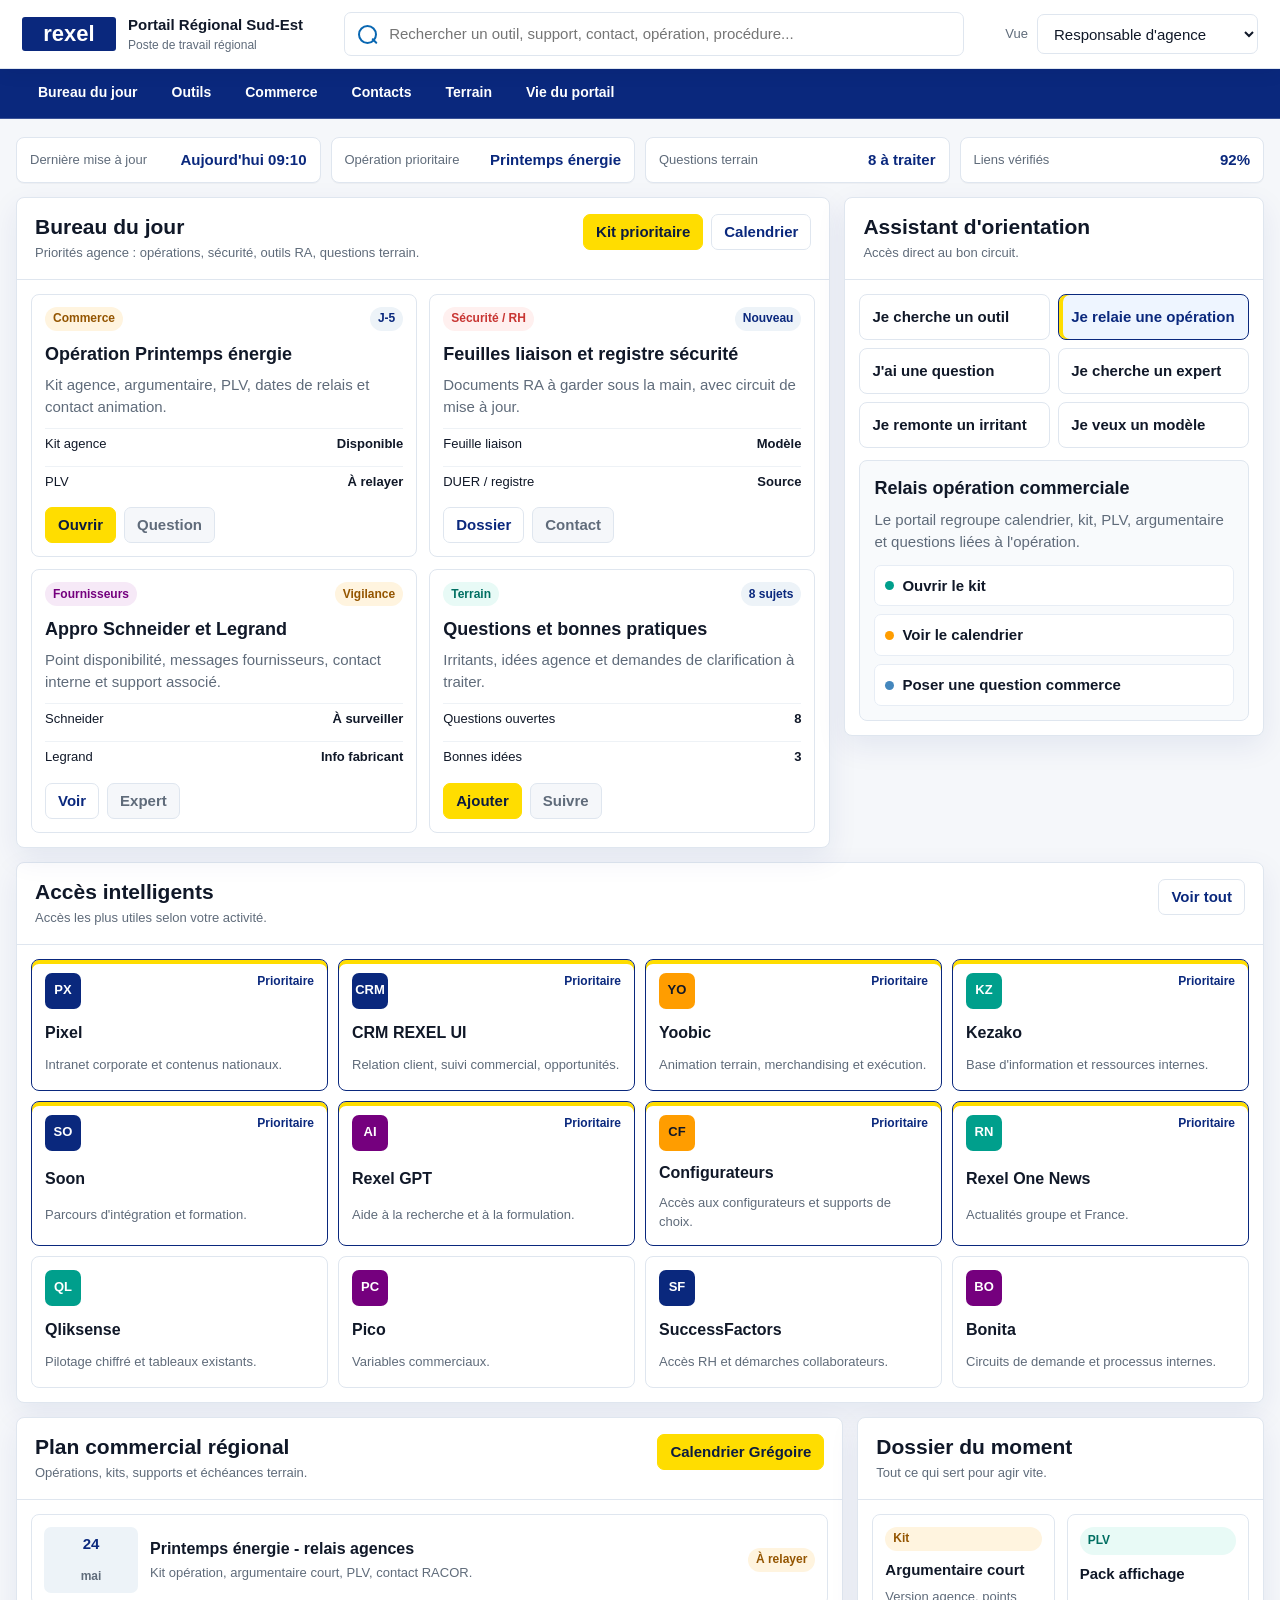
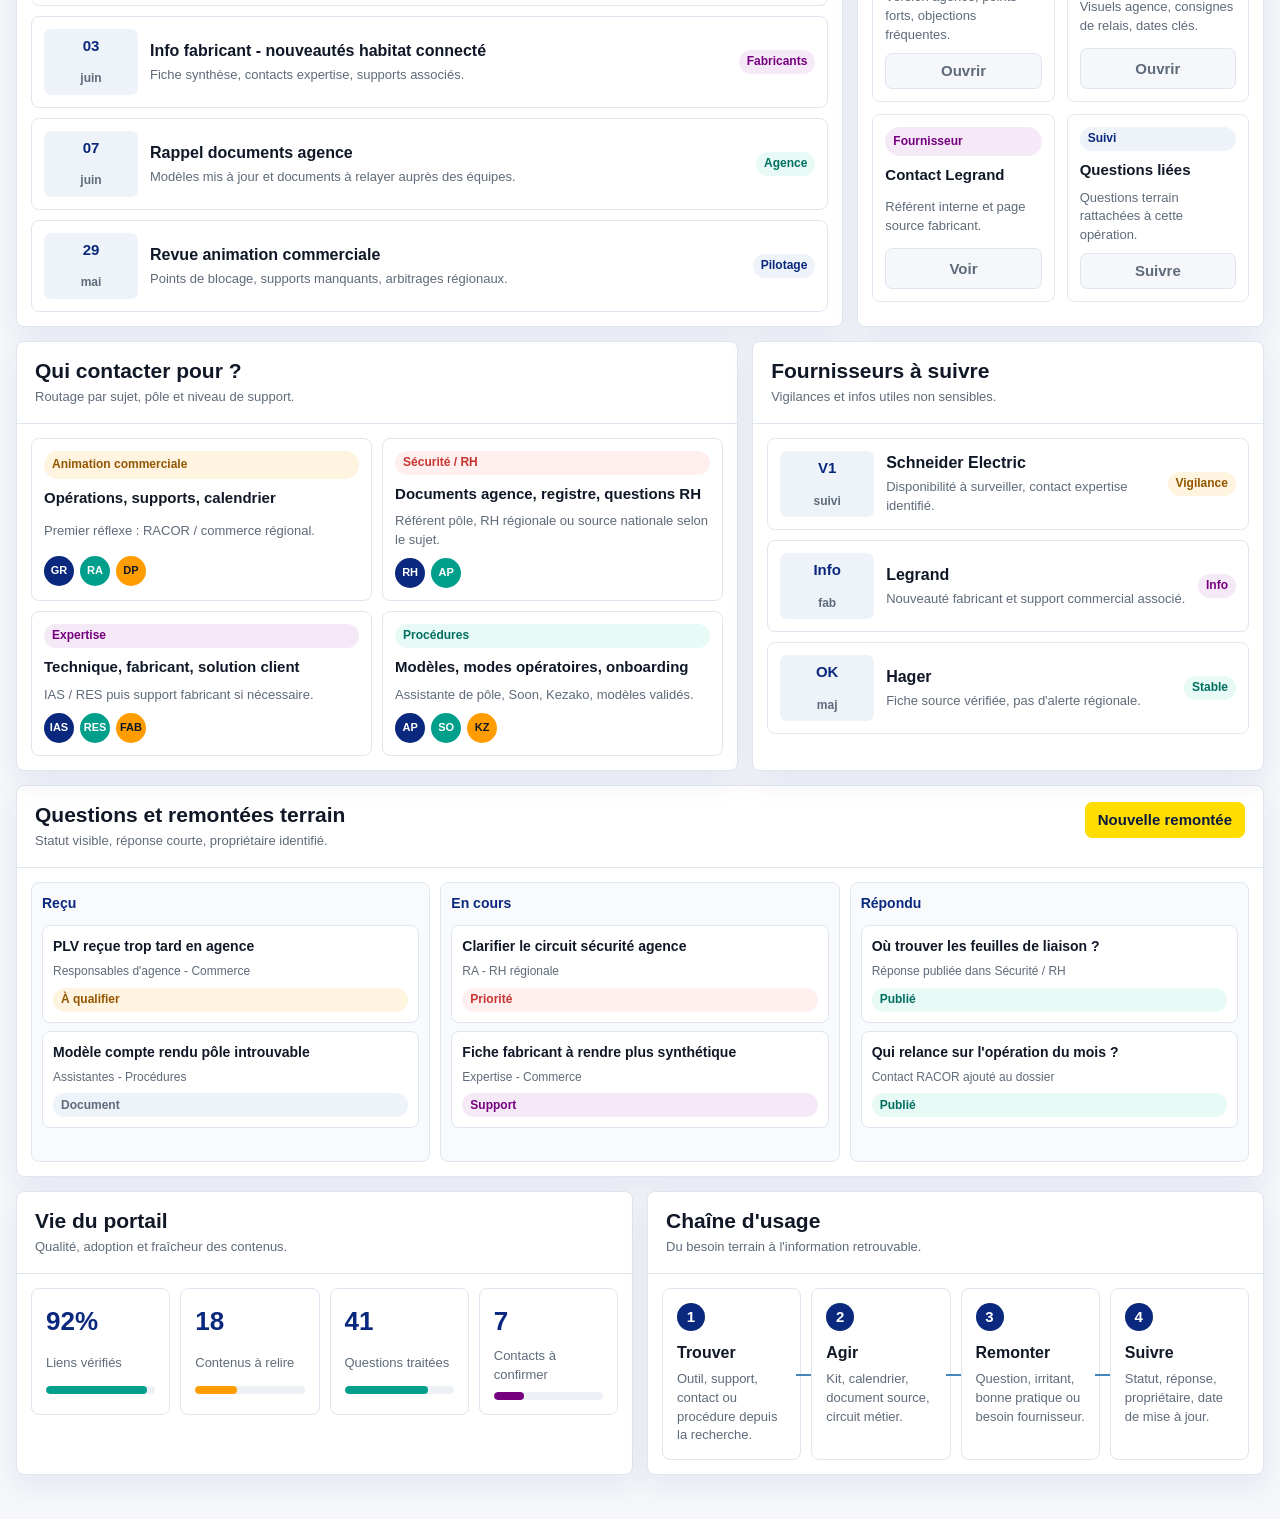
==== maquettes/drse-ideal-carte-blanche/index.html @ a123339f "Add ideal DRSE portal mockup" ====
<!doctype html>
<html lang="fr">
<head>
  <meta charset="utf-8" />
  <meta name="viewport" content="width=device-width, initial-scale=1" />
  <title>Portail Regional Sud-Est - Carte blanche</title>
  <style>
    :root {
      --rexel-blue: #0a287d;
      --rexel-blue-2: #0967b2;
      --rexel-light: #4487bd;
      --bg: #f5f7fa;
      --surface: #ffffff;
      --surface-soft: #edf3f8;
      --border: #dfe6ef;
      --text: #101828;
      --muted: #5f6b7a;
      --green: #009f8c;
      --green-soft: #e8faf6;
      --orange: #ff9d00;
      --orange-soft: #fff4df;
      --yellow: #ffdd00;
      --purple: #75007e;
      --purple-soft: #f6e9f7;
      --danger: #c83532;
      --danger-soft: #fff0ef;
      --shadow: 0 10px 30px rgba(10, 40, 125, 0.08);
      font-family: "Segoe UI", Roboto, Arial, sans-serif;
    }

    * {
      box-sizing: border-box;
    }

    html {
      scroll-behavior: smooth;
    }

    body {
      margin: 0;
      background: var(--bg);
      color: var(--text);
      font-size: 15px;
      line-height: 1.45;
    }

    button,
    input,
    select {
      font: inherit;
    }

    button {
      cursor: pointer;
    }

    .topbar {
      position: sticky;
      top: 0;
      z-index: 20;
      display: grid;
      grid-template-columns: auto minmax(280px, 620px) auto;
      gap: 18px;
      align-items: center;
      padding: 12px 22px;
      background: var(--surface);
      border-bottom: 1px solid var(--border);
      box-shadow: 0 4px 18px rgba(16, 24, 40, 0.06);
    }

    .brand {
      display: flex;
      align-items: center;
      gap: 12px;
      min-width: 260px;
    }

    .logo {
      display: inline-flex;
      align-items: center;
      justify-content: center;
      width: 94px;
      height: 34px;
      background: var(--rexel-blue);
      color: #fff;
      border-radius: 3px;
      font-size: 22px;
      font-weight: 800;
      letter-spacing: 0;
      text-transform: lowercase;
    }

    .brand-title {
      display: grid;
      gap: 1px;
    }

    .brand-title strong {
      font-size: 15px;
    }

    .brand-title span {
      color: var(--muted);
      font-size: 12px;
    }

    .search {
      position: relative;
      display: flex;
      align-items: center;
    }

    .search::before {
      content: "";
      width: 15px;
      height: 15px;
      position: absolute;
      left: 14px;
      border: 2px solid var(--rexel-blue-2);
      border-radius: 50%;
    }

    .search::after {
      content: "";
      width: 7px;
      height: 2px;
      position: absolute;
      left: 27px;
      top: 28px;
      background: var(--rexel-blue-2);
      transform: rotate(45deg);
      border-radius: 2px;
    }

    .search input {
      width: 100%;
      min-height: 44px;
      padding: 0 14px 0 44px;
      border: 1px solid var(--border);
      border-radius: 7px;
      background: #fff;
      color: var(--text);
      outline: none;
    }

    .search input:focus {
      border-color: var(--rexel-light);
      box-shadow: 0 0 0 3px rgba(68, 135, 189, 0.16);
    }

    .view-select {
      display: flex;
      justify-content: flex-end;
      align-items: center;
      gap: 9px;
      white-space: nowrap;
    }

    .view-select label {
      color: var(--muted);
      font-size: 13px;
    }

    .view-select select {
      min-height: 40px;
      border: 1px solid var(--border);
      border-radius: 7px;
      padding: 0 34px 0 12px;
      background: #fff;
      color: var(--text);
    }

    .nav {
      position: sticky;
      top: 69px;
      z-index: 19;
      display: flex;
      gap: 2px;
      overflow-x: auto;
      padding: 0 22px;
      background: var(--rexel-blue);
      border-bottom: 1px solid rgba(255, 255, 255, 0.2);
    }

    .nav a {
      color: #fff;
      text-decoration: none;
      padding: 13px 16px;
      font-weight: 650;
      font-size: 14px;
      border-bottom: 3px solid transparent;
      white-space: nowrap;
    }

    .nav a:hover,
    .nav a:focus {
      background: rgba(255, 255, 255, 0.12);
      border-bottom-color: var(--yellow);
      outline: none;
    }

    main {
      width: min(1500px, calc(100% - 32px));
      margin: 18px auto 44px;
    }

    .status-strip {
      display: grid;
      grid-template-columns: repeat(4, minmax(0, 1fr));
      gap: 10px;
      margin-bottom: 14px;
    }

    .status-pill {
      display: flex;
      justify-content: space-between;
      align-items: center;
      gap: 10px;
      padding: 11px 13px;
      border: 1px solid var(--border);
      border-radius: 8px;
      background: var(--surface);
      box-shadow: 0 1px 0 rgba(16, 24, 40, 0.03);
    }

    .status-pill span {
      color: var(--muted);
      font-size: 13px;
    }

    .status-pill strong {
      color: var(--rexel-blue);
      text-align: right;
    }

    .board {
      display: grid;
      grid-template-columns: minmax(0, 1.65fr) minmax(360px, 0.85fr);
      gap: 14px;
      align-items: start;
    }

    .panel {
      background: var(--surface);
      border: 1px solid var(--border);
      border-radius: 8px;
      box-shadow: var(--shadow);
      overflow: hidden;
    }

    .panel-head {
      display: flex;
      justify-content: space-between;
      align-items: flex-start;
      gap: 16px;
      padding: 16px 18px;
      border-bottom: 1px solid var(--border);
    }

    .panel-head h1,
    .panel-head h2 {
      margin: 0;
      font-size: 21px;
      line-height: 1.2;
    }

    .panel-head p {
      margin: 5px 0 0;
      color: var(--muted);
      font-size: 13px;
    }

    .panel-tools {
      display: flex;
      gap: 8px;
      flex-wrap: wrap;
      justify-content: flex-end;
    }

    .ghost-btn,
    .primary-btn,
    .quiet-btn {
      min-height: 36px;
      border-radius: 7px;
      border: 1px solid var(--border);
      padding: 0 12px;
      font-weight: 700;
      background: #fff;
      color: var(--rexel-blue);
    }

    .primary-btn {
      border-color: var(--yellow);
      background: var(--yellow);
      color: #0b1b40;
    }

    .quiet-btn {
      color: var(--muted);
      background: var(--bg);
    }

    .ghost-btn:hover,
    .quiet-btn:hover,
    .primary-btn:hover {
      transform: translateY(-1px);
      box-shadow: 0 6px 18px rgba(10, 40, 125, 0.12);
    }

    .priority-grid {
      display: grid;
      grid-template-columns: repeat(2, minmax(0, 1fr));
      gap: 12px;
      padding: 14px;
    }

    .priority-card,
    .tool-card,
    .timeline-item,
    .contact-card,
    .idea-card,
    .metric-card {
      border: 1px solid var(--border);
      border-radius: 8px;
      background: #fff;
      overflow: hidden;
    }

    .priority-card {
      min-height: 168px;
      display: grid;
      grid-template-rows: auto 1fr auto;
    }

    .card-top {
      display: flex;
      justify-content: space-between;
      gap: 10px;
      padding: 12px 13px 0;
    }

    .label {
      display: inline-flex;
      align-items: center;
      min-height: 24px;
      padding: 0 8px;
      border-radius: 999px;
      background: var(--surface-soft);
      color: var(--rexel-blue);
      font-size: 12px;
      font-weight: 800;
    }

    .label.green {
      background: var(--green-soft);
      color: #006f62;
    }

    .label.orange {
      background: var(--orange-soft);
      color: #945500;
    }

    .label.purple {
      background: var(--purple-soft);
      color: var(--purple);
    }

    .label.red {
      background: var(--danger-soft);
      color: var(--danger);
    }

    .card-body {
      padding: 10px 13px;
    }

    .card-body h3 {
      margin: 0 0 7px;
      font-size: 18px;
    }

    .card-body p {
      margin: 0;
      color: var(--muted);
    }

    .mini-list {
      display: grid;
      gap: 6px;
      margin: 10px 0 0;
      padding: 0;
      list-style: none;
      color: var(--text);
      font-size: 13px;
    }

    .mini-list li {
      display: flex;
      justify-content: space-between;
      gap: 12px;
      padding: 6px 0;
      border-top: 1px solid #eef2f6;
    }

    .card-actions {
      display: flex;
      gap: 8px;
      flex-wrap: wrap;
      padding: 0 13px 13px;
    }

    .assistant {
      display: grid;
      gap: 12px;
      padding: 14px;
    }

    .route-tabs {
      display: grid;
      grid-template-columns: repeat(2, minmax(0, 1fr));
      gap: 8px;
    }

    .route-tab {
      min-height: 46px;
      border: 1px solid var(--border);
      border-radius: 8px;
      background: #fff;
      color: var(--text);
      font-weight: 750;
      text-align: left;
      padding: 0 12px;
    }

    .route-tab[aria-pressed="true"] {
      border-color: var(--rexel-blue);
      background: #eef5ff;
      color: var(--rexel-blue);
      box-shadow: inset 4px 0 0 var(--yellow);
    }

    .route-output {
      min-height: 210px;
      padding: 14px;
      border-radius: 8px;
      background: #f8fafc;
      border: 1px solid var(--border);
    }

    .route-output h3 {
      margin: 0 0 8px;
      font-size: 18px;
    }

    .route-output p {
      margin: 0 0 12px;
      color: var(--muted);
    }

    .next-actions {
      display: grid;
      gap: 8px;
      margin: 0;
      padding: 0;
      list-style: none;
    }

    .next-actions li {
      display: flex;
      align-items: center;
      gap: 8px;
      padding: 9px 10px;
      border-radius: 7px;
      background: #fff;
      border: 1px solid #e7edf5;
      font-weight: 650;
    }

    .dot {
      width: 9px;
      height: 9px;
      border-radius: 50%;
      background: var(--green);
      flex: 0 0 auto;
    }

    .dot.orange {
      background: var(--orange);
    }

    .dot.blue {
      background: var(--rexel-light);
    }

    .section {
      margin-top: 14px;
    }

    .section-grid {
      display: grid;
      grid-template-columns: repeat(12, minmax(0, 1fr));
      gap: 14px;
      align-items: stretch;
    }

    .col-8 {
      grid-column: span 8;
    }

    .col-7 {
      grid-column: span 7;
    }

    .col-6 {
      grid-column: span 6;
    }

    .col-5 {
      grid-column: span 5;
    }

    .col-4 {
      grid-column: span 4;
    }

    .tools-grid {
      display: grid;
      grid-template-columns: repeat(4, minmax(0, 1fr));
      gap: 10px;
      padding: 14px;
    }

    .tool-card {
      display: grid;
      gap: 10px;
      min-height: 132px;
      padding: 13px;
      transition: transform 0.16s ease, border-color 0.16s ease, box-shadow 0.16s ease;
    }

    .tool-card:hover {
      transform: translateY(-2px);
      border-color: var(--rexel-light);
      box-shadow: 0 12px 20px rgba(10, 40, 125, 0.1);
    }

    .tool-card.is-recommended {
      border-color: var(--rexel-blue);
      box-shadow: inset 0 4px 0 var(--yellow);
    }

    .tool-top {
      display: flex;
      justify-content: space-between;
      gap: 8px;
      align-items: flex-start;
    }

    .tool-icon {
      display: inline-flex;
      align-items: center;
      justify-content: center;
      width: 36px;
      height: 36px;
      border-radius: 7px;
      color: #fff;
      background: var(--rexel-blue);
      font-size: 13px;
      font-weight: 900;
    }

    .tool-icon.green {
      background: var(--green);
    }

    .tool-icon.orange {
      background: var(--orange);
      color: #111827;
    }

    .tool-icon.purple {
      background: var(--purple);
    }

    .tool-card h3 {
      margin: 0;
      font-size: 16px;
    }

    .tool-card p {
      margin: 0;
      color: var(--muted);
      font-size: 13px;
    }

    .recommendation {
      display: none;
      color: var(--rexel-blue);
      font-size: 12px;
      font-weight: 800;
    }

    .tool-card.is-recommended .recommendation {
      display: inline;
    }

    .split-body {
      display: grid;
      grid-template-columns: 1fr 1fr;
      gap: 12px;
      padding: 14px;
    }

    .timeline {
      display: grid;
      gap: 10px;
      padding: 14px;
    }

    .timeline-item {
      display: grid;
      grid-template-columns: 94px 1fr auto;
      gap: 12px;
      align-items: center;
      padding: 12px;
    }

    .datebox {
      display: grid;
      place-items: center;
      min-height: 66px;
      border-radius: 7px;
      background: var(--surface-soft);
      color: var(--rexel-blue);
      font-weight: 900;
      text-align: center;
    }

    .datebox span {
      display: block;
      color: var(--muted);
      font-size: 12px;
      font-weight: 700;
    }

    .timeline-item h3 {
      margin: 0 0 4px;
      font-size: 16px;
    }

    .timeline-item p {
      margin: 0;
      color: var(--muted);
      font-size: 13px;
    }

    .contacts-grid {
      display: grid;
      grid-template-columns: repeat(2, minmax(0, 1fr));
      gap: 10px;
      padding: 14px;
    }

    .contact-card {
      padding: 12px;
      display: grid;
      gap: 8px;
    }

    .contact-card h3 {
      margin: 0;
      font-size: 15px;
    }

    .contact-card p {
      margin: 0;
      color: var(--muted);
      font-size: 13px;
    }

    .people {
      display: flex;
      gap: 6px;
      align-items: center;
      flex-wrap: wrap;
    }

    .avatar {
      width: 30px;
      height: 30px;
      border-radius: 50%;
      display: inline-flex;
      align-items: center;
      justify-content: center;
      background: var(--rexel-blue);
      color: #fff;
      font-size: 11px;
      font-weight: 900;
    }

    .avatar.alt {
      background: var(--green);
    }

    .avatar.warn {
      background: var(--orange);
      color: #111827;
    }

    .idea-board {
      display: grid;
      grid-template-columns: repeat(3, minmax(0, 1fr));
      gap: 10px;
      padding: 14px;
    }

    .idea-column {
      display: grid;
      gap: 8px;
      align-content: start;
      min-height: 280px;
      padding: 10px;
      border-radius: 8px;
      background: #f8fafc;
      border: 1px solid var(--border);
    }

    .idea-column h3 {
      margin: 0 0 4px;
      font-size: 14px;
      color: var(--rexel-blue);
    }

    .idea-card {
      padding: 10px;
      display: grid;
      gap: 7px;
      background: #fff;
    }

    .idea-card strong {
      font-size: 14px;
    }

    .idea-card span {
      color: var(--muted);
      font-size: 12px;
    }

    .metrics-grid {
      display: grid;
      grid-template-columns: repeat(4, minmax(0, 1fr));
      gap: 10px;
      padding: 14px;
    }

    .metric-card {
      padding: 14px;
      min-height: 118px;
      display: grid;
      gap: 7px;
    }

    .metric-card strong {
      font-size: 26px;
      color: var(--rexel-blue);
    }

    .metric-card span {
      color: var(--muted);
      font-size: 13px;
    }

    .meter {
      height: 8px;
      border-radius: 999px;
      background: #edf1f5;
      overflow: hidden;
    }

    .meter i {
      display: block;
      height: 100%;
      background: var(--green);
      border-radius: inherit;
    }

    .process-row {
      display: grid;
      grid-template-columns: repeat(4, minmax(0, 1fr));
      gap: 10px;
      padding: 14px;
    }

    .process-step {
      padding: 14px;
      border-radius: 8px;
      border: 1px solid var(--border);
      background: #fff;
      min-height: 118px;
      position: relative;
    }

    .process-step::after {
      content: "";
      position: absolute;
      top: 50%;
      right: -18px;
      width: 22px;
      height: 2px;
      background: var(--rexel-light);
    }

    .process-step:last-child::after {
      display: none;
    }

    .process-step span {
      display: inline-flex;
      align-items: center;
      justify-content: center;
      width: 28px;
      height: 28px;
      border-radius: 50%;
      background: var(--rexel-blue);
      color: #fff;
      font-weight: 900;
      margin-bottom: 10px;
    }

    .process-step h3 {
      margin: 0 0 6px;
      font-size: 16px;
    }

    .process-step p {
      margin: 0;
      color: var(--muted);
      font-size: 13px;
    }

    .toast {
      position: fixed;
      right: 20px;
      bottom: 20px;
      z-index: 40;
      max-width: 360px;
      padding: 13px 15px;
      border-radius: 8px;
      background: #101828;
      color: #fff;
      box-shadow: 0 12px 30px rgba(16, 24, 40, 0.25);
      opacity: 0;
      transform: translateY(10px);
      pointer-events: none;
      transition: opacity 0.18s ease, transform 0.18s ease;
    }

    .toast.show {
      opacity: 1;
      transform: translateY(0);
    }

    .hidden {
      display: none !important;
    }

    @media (max-width: 1180px) {
      .topbar {
        grid-template-columns: 1fr;
        gap: 10px;
      }

      .view-select {
        justify-content: flex-start;
      }

      .nav {
        top: 168px;
      }

      .board,
      .section-grid {
        grid-template-columns: 1fr;
      }

      .col-4,
      .col-5,
      .col-6,
      .col-7,
      .col-8 {
        grid-column: auto;
      }

      .tools-grid {
        grid-template-columns: repeat(3, minmax(0, 1fr));
      }
    }

    @media (max-width: 760px) {
      main {
        width: min(100% - 20px, 1500px);
      }

      .nav {
        top: 183px;
      }

      .status-strip,
      .priority-grid,
      .tools-grid,
      .split-body,
      .contacts-grid,
      .idea-board,
      .metrics-grid,
      .process-row {
        grid-template-columns: 1fr;
      }

      .timeline-item {
        grid-template-columns: 1fr;
      }

      .process-step::after {
        display: none;
      }

      .panel-head {
        display: grid;
      }

      .panel-tools {
        justify-content: flex-start;
      }
    }
  </style>
</head>
<body>
  <header class="topbar">
    <div class="brand">
      <div class="logo">rexel</div>
      <div class="brand-title">
        <strong>Portail Régional Sud-Est</strong>
        <span>Poste de travail régional</span>
      </div>
    </div>

    <label class="search" aria-label="Recherche globale">
      <input id="globalSearch" type="search" placeholder="Rechercher un outil, support, contact, opération, procédure..." />
    </label>

    <div class="view-select">
      <label for="roleSelect">Vue</label>
      <select id="roleSelect">
        <option value="ra">Responsable d'agence</option>
        <option value="commerce">Commerce / RACOR</option>
        <option value="direction">Direction / COPIL DP</option>
        <option value="assistante">Assistante de pôle</option>
        <option value="expertise">Expertise / IAS</option>
      </select>
    </div>
  </header>

  <nav class="nav" aria-label="Navigation principale">
    <a href="#bureau">Bureau du jour</a>
    <a href="#outils">Outils</a>
    <a href="#commerce">Commerce</a>
    <a href="#contacts">Contacts</a>
    <a href="#terrain">Terrain</a>
    <a href="#pilotage">Vie du portail</a>
  </nav>

  <main>
    <div class="status-strip">
      <div class="status-pill searchable">
        <span>Dernière mise à jour</span>
        <strong>Aujourd'hui 09:10</strong>
      </div>
      <div class="status-pill searchable">
        <span>Opération prioritaire</span>
        <strong>Printemps énergie</strong>
      </div>
      <div class="status-pill searchable">
        <span>Questions terrain</span>
        <strong>8 à traiter</strong>
      </div>
      <div class="status-pill searchable">
        <span>Liens vérifiés</span>
        <strong>92%</strong>
      </div>
    </div>

    <section id="bureau" class="board">
      <div class="panel">
        <div class="panel-head">
          <div>
            <h1>Bureau du jour</h1>
            <p id="roleSummary">Priorités agence, supports utiles et points à suivre.</p>
          </div>
          <div class="panel-tools">
            <button class="primary-btn" data-toast="Ouverture du kit prioritaire.">Kit prioritaire</button>
            <button class="ghost-btn" data-toast="Ouverture du calendrier opérations.">Calendrier</button>
          </div>
        </div>

        <div class="priority-grid" id="priorityGrid">
          <article class="priority-card searchable" data-audience="ra commerce direction">
            <div class="card-top">
              <span class="label orange">Commerce</span>
              <span class="label">J-5</span>
            </div>
            <div class="card-body">
              <h3>Opération Printemps énergie</h3>
              <p>Kit agence, argumentaire, PLV, dates de relais et contact animation.</p>
              <ul class="mini-list">
                <li><span>Kit agence</span><strong>Disponible</strong></li>
                <li><span>PLV</span><strong>À relayer</strong></li>
              </ul>
            </div>
            <div class="card-actions">
              <button class="primary-btn" data-toast="Kit opération ouvert.">Ouvrir</button>
              <button class="quiet-btn" data-toast="Question commerce créée en brouillon.">Question</button>
            </div>
          </article>

          <article class="priority-card searchable" data-audience="ra assistante direction">
            <div class="card-top">
              <span class="label red">Sécurité / RH</span>
              <span class="label">Nouveau</span>
            </div>
            <div class="card-body">
              <h3>Feuilles liaison et registre sécurité</h3>
              <p>Documents RA à garder sous la main, avec circuit de mise à jour.</p>
              <ul class="mini-list">
                <li><span>Feuille liaison</span><strong>Modèle</strong></li>
                <li><span>DUER / registre</span><strong>Source</strong></li>
              </ul>
            </div>
            <div class="card-actions">
              <button class="ghost-btn" data-toast="Dossier sécurité ouvert.">Dossier</button>
              <button class="quiet-btn" data-toast="Contact RH régional affiché.">Contact</button>
            </div>
          </article>

          <article class="priority-card searchable" data-audience="ra expertise commerce direction">
            <div class="card-top">
              <span class="label purple">Fournisseurs</span>
              <span class="label orange">Vigilance</span>
            </div>
            <div class="card-body">
              <h3>Appro Schneider et Legrand</h3>
              <p>Point disponibilité, messages fournisseurs, contact interne et support associé.</p>
              <ul class="mini-list">
                <li><span>Schneider</span><strong>À surveiller</strong></li>
                <li><span>Legrand</span><strong>Info fabricant</strong></li>
              </ul>
            </div>
            <div class="card-actions">
              <button class="ghost-btn" data-toast="Fiche vigilance fournisseur ouverte.">Voir</button>
              <button class="quiet-btn" data-toast="Contact expertise prioritaire affiché.">Expert</button>
            </div>
          </article>

          <article class="priority-card searchable" data-audience="ra commerce assistante direction">
            <div class="card-top">
              <span class="label green">Terrain</span>
              <span class="label">8 sujets</span>
            </div>
            <div class="card-body">
              <h3>Questions et bonnes pratiques</h3>
              <p>Irritants, idées agence et demandes de clarification à traiter.</p>
              <ul class="mini-list">
                <li><span>Questions ouvertes</span><strong>8</strong></li>
                <li><span>Bonnes idées</span><strong>3</strong></li>
              </ul>
            </div>
            <div class="card-actions">
              <button class="primary-btn" data-toast="Nouvelle remontée ouverte.">Ajouter</button>
              <button class="quiet-btn" data-toast="Tableau terrain ouvert.">Suivre</button>
            </div>
          </article>
        </div>
      </div>

      <aside class="panel">
        <div class="panel-head">
          <div>
            <h2>Assistant d'orientation</h2>
            <p>Accès direct au bon circuit.</p>
          </div>
        </div>
        <div class="assistant">
          <div class="route-tabs" role="group" aria-label="Choisir un besoin">
            <button class="route-tab" data-route="outil" aria-pressed="true">Je cherche un outil</button>
            <button class="route-tab" data-route="commerce" aria-pressed="false">Je relaie une opération</button>
            <button class="route-tab" data-route="support" aria-pressed="false">J'ai une question</button>
            <button class="route-tab" data-route="expert" aria-pressed="false">Je cherche un expert</button>
            <button class="route-tab" data-route="terrain" aria-pressed="false">Je remonte un irritant</button>
            <button class="route-tab" data-route="docs" aria-pressed="false">Je veux un modèle</button>
          </div>
          <div class="route-output" id="routeOutput"></div>
        </div>
      </aside>
    </section>

    <section id="outils" class="section panel">
      <div class="panel-head">
        <div>
          <h2>Accès intelligents</h2>
          <p>Accès les plus utiles selon votre activité.</p>
        </div>
        <div class="panel-tools">
            <button class="ghost-btn" data-toast="Tous les outils restent accessibles.">Voir tout</button>
        </div>
      </div>
      <div class="tools-grid" id="toolsGrid">
        <article class="tool-card searchable" data-audience="all ra assistante direction" data-tool="pixel">
          <div class="tool-top"><span class="tool-icon">PX</span><span class="recommendation">Prioritaire</span></div>
          <h3>Pixel</h3>
          <p>Intranet corporate et contenus nationaux.</p>
        </article>
        <article class="tool-card searchable" data-audience="direction commerce" data-tool="qlik">
          <div class="tool-top"><span class="tool-icon green">QL</span><span class="recommendation">Prioritaire</span></div>
          <h3>Qliksense</h3>
          <p>Pilotage chiffré et tableaux existants.</p>
        </article>
        <article class="tool-card searchable" data-audience="ra commerce expertise all" data-tool="crm">
          <div class="tool-top"><span class="tool-icon">CRM</span><span class="recommendation">Prioritaire</span></div>
          <h3>CRM REXEL UI</h3>
          <p>Relation client, suivi commercial, opportunités.</p>
        </article>
        <article class="tool-card searchable" data-audience="ra commerce" data-tool="yoobic">
          <div class="tool-top"><span class="tool-icon orange">YO</span><span class="recommendation">Prioritaire</span></div>
          <h3>Yoobic</h3>
          <p>Animation terrain, merchandising et exécution.</p>
        </article>
        <article class="tool-card searchable" data-audience="commerce" data-tool="pico">
          <div class="tool-top"><span class="tool-icon purple">PC</span><span class="recommendation">Prioritaire</span></div>
          <h3>Pico</h3>
          <p>Variables commerciaux.</p>
        </article>
        <article class="tool-card searchable" data-audience="all ra assistante" data-tool="kezako">
          <div class="tool-top"><span class="tool-icon green">KZ</span><span class="recommendation">Prioritaire</span></div>
          <h3>Kezako</h3>
          <p>Base d'information et ressources internes.</p>
        </article>
        <article class="tool-card searchable" data-audience="assistante ra" data-tool="soon">
          <div class="tool-top"><span class="tool-icon">SO</span><span class="recommendation">Prioritaire</span></div>
          <h3>Soon</h3>
          <p>Parcours d'intégration et formation.</p>
        </article>
        <article class="tool-card searchable" data-audience="all expertise ra" data-tool="gpt">
          <div class="tool-top"><span class="tool-icon purple">AI</span><span class="recommendation">Prioritaire</span></div>
          <h3>Rexel GPT</h3>
          <p>Aide à la recherche et à la formulation.</p>
        </article>
        <article class="tool-card searchable" data-audience="expertise commerce ra" data-tool="config">
          <div class="tool-top"><span class="tool-icon orange">CF</span><span class="recommendation">Prioritaire</span></div>
          <h3>Configurateurs</h3>
          <p>Accès aux configurateurs et supports de choix.</p>
        </article>
        <article class="tool-card searchable" data-audience="assistante direction" data-tool="success">
          <div class="tool-top"><span class="tool-icon">SF</span><span class="recommendation">Prioritaire</span></div>
          <h3>SuccessFactors</h3>
          <p>Accès RH et démarches collaborateurs.</p>
        </article>
        <article class="tool-card searchable" data-audience="all ra commerce direction" data-tool="news">
          <div class="tool-top"><span class="tool-icon green">RN</span><span class="recommendation">Prioritaire</span></div>
          <h3>Rexel One News</h3>
          <p>Actualités groupe et France.</p>
        </article>
        <article class="tool-card searchable" data-audience="assistante commerce" data-tool="bonita">
          <div class="tool-top"><span class="tool-icon purple">BO</span><span class="recommendation">Prioritaire</span></div>
          <h3>Bonita</h3>
          <p>Circuits de demande et processus internes.</p>
        </article>
      </div>
    </section>

    <div class="section section-grid">
      <section id="commerce" class="panel col-8">
        <div class="panel-head">
          <div>
            <h2>Plan commercial régional</h2>
            <p>Opérations, kits, supports et échéances terrain.</p>
          </div>
          <div class="panel-tools">
            <button class="primary-btn" data-toast="Calendrier Grégoire ouvert.">Calendrier Grégoire</button>
          </div>
        </div>
        <div class="timeline">
          <article class="timeline-item searchable" data-audience="ra commerce direction">
            <div class="datebox">24<span>mai</span></div>
            <div>
              <h3>Printemps énergie - relais agences</h3>
              <p>Kit opération, argumentaire court, PLV, contact RACOR.</p>
            </div>
            <span class="label orange">À relayer</span>
          </article>
          <article class="timeline-item searchable" data-audience="commerce direction">
            <div class="datebox">29<span>mai</span></div>
            <div>
              <h3>Revue animation commerciale</h3>
              <p>Points de blocage, supports manquants, arbitrages régionaux.</p>
            </div>
            <span class="label">Pilotage</span>
          </article>
          <article class="timeline-item searchable" data-audience="ra expertise commerce">
            <div class="datebox">03<span>juin</span></div>
            <div>
              <h3>Info fabricant - nouveautés habitat connecté</h3>
              <p>Fiche synthèse, contacts expertise, supports associés.</p>
            </div>
            <span class="label purple">Fabricants</span>
          </article>
          <article class="timeline-item searchable" data-audience="ra assistante">
            <div class="datebox">07<span>juin</span></div>
            <div>
              <h3>Rappel documents agence</h3>
              <p>Modèles mis à jour et documents à relayer auprès des équipes.</p>
            </div>
            <span class="label green">Agence</span>
          </article>
        </div>
      </section>

      <section class="panel col-4">
        <div class="panel-head">
          <div>
            <h2>Dossier du moment</h2>
            <p>Tout ce qui sert pour agir vite.</p>
          </div>
        </div>
        <div class="split-body">
          <article class="contact-card searchable">
            <span class="label orange">Kit</span>
            <h3>Argumentaire court</h3>
            <p>Version agence, points forts, objections fréquentes.</p>
            <button class="quiet-btn" data-toast="Argumentaire ouvert.">Ouvrir</button>
          </article>
          <article class="contact-card searchable">
            <span class="label green">PLV</span>
            <h3>Pack affichage</h3>
            <p>Visuels agence, consignes de relais, dates clés.</p>
            <button class="quiet-btn" data-toast="Pack PLV ouvert.">Ouvrir</button>
          </article>
          <article class="contact-card searchable">
            <span class="label purple">Fournisseur</span>
            <h3>Contact Legrand</h3>
            <p>Référent interne et page source fabricant.</p>
            <button class="quiet-btn" data-toast="Contact fournisseur affiché.">Voir</button>
          </article>
          <article class="contact-card searchable">
            <span class="label">Suivi</span>
            <h3>Questions liées</h3>
            <p>Questions terrain rattachées à cette opération.</p>
            <button class="quiet-btn" data-toast="Questions liées ouvertes.">Suivre</button>
          </article>
        </div>
      </section>
    </div>

    <div class="section section-grid">
      <section id="contacts" class="panel col-7">
        <div class="panel-head">
          <div>
            <h2>Qui contacter pour ?</h2>
            <p>Routage par sujet, pôle et niveau de support.</p>
          </div>
        </div>
        <div class="contacts-grid">
          <article class="contact-card searchable" data-audience="ra commerce">
            <span class="label orange">Animation commerciale</span>
            <h3>Opérations, supports, calendrier</h3>
            <p>Premier réflexe : RACOR / commerce régional.</p>
            <div class="people"><span class="avatar">GR</span><span class="avatar alt">RA</span><span class="avatar warn">DP</span></div>
          </article>
          <article class="contact-card searchable" data-audience="ra assistante direction">
            <span class="label red">Sécurité / RH</span>
            <h3>Documents agence, registre, questions RH</h3>
            <p>Référent pôle, RH régionale ou source nationale selon le sujet.</p>
            <div class="people"><span class="avatar">RH</span><span class="avatar alt">AP</span></div>
          </article>
          <article class="contact-card searchable" data-audience="expertise ra commerce">
            <span class="label purple">Expertise</span>
            <h3>Technique, fabricant, solution client</h3>
            <p>IAS / RES puis support fabricant si nécessaire.</p>
            <div class="people"><span class="avatar">IAS</span><span class="avatar alt">RES</span><span class="avatar warn">FAB</span></div>
          </article>
          <article class="contact-card searchable" data-audience="assistante ra">
            <span class="label green">Procédures</span>
            <h3>Modèles, modes opératoires, onboarding</h3>
            <p>Assistante de pôle, Soon, Kezako, modèles validés.</p>
            <div class="people"><span class="avatar">AP</span><span class="avatar alt">SO</span><span class="avatar warn">KZ</span></div>
          </article>
        </div>
      </section>

      <section class="panel col-5">
        <div class="panel-head">
          <div>
            <h2>Fournisseurs à suivre</h2>
            <p>Vigilances et infos utiles non sensibles.</p>
          </div>
        </div>
        <div class="timeline">
          <article class="timeline-item searchable" data-audience="expertise direction ra">
            <div class="datebox">V1<span>suivi</span></div>
            <div>
              <h3>Schneider Electric</h3>
              <p>Disponibilité à surveiller, contact expertise identifié.</p>
            </div>
            <span class="label orange">Vigilance</span>
          </article>
          <article class="timeline-item searchable" data-audience="expertise commerce ra">
            <div class="datebox">Info<span>fab</span></div>
            <div>
              <h3>Legrand</h3>
              <p>Nouveauté fabricant et support commercial associé.</p>
            </div>
            <span class="label purple">Info</span>
          </article>
          <article class="timeline-item searchable" data-audience="commerce expertise">
            <div class="datebox">OK<span>maj</span></div>
            <div>
              <h3>Hager</h3>
              <p>Fiche source vérifiée, pas d'alerte régionale.</p>
            </div>
            <span class="label green">Stable</span>
          </article>
        </div>
      </section>
    </div>

    <section id="terrain" class="section panel">
      <div class="panel-head">
        <div>
          <h2>Questions et remontées terrain</h2>
          <p>Statut visible, réponse courte, propriétaire identifié.</p>
        </div>
        <div class="panel-tools">
          <button class="primary-btn" data-toast="Nouvelle remontée terrain ouverte.">Nouvelle remontée</button>
        </div>
      </div>
      <div class="idea-board">
        <div class="idea-column">
          <h3>Reçu</h3>
          <article class="idea-card searchable" data-audience="ra commerce">
            <strong>PLV reçue trop tard en agence</strong>
            <span>Responsables d'agence - Commerce</span>
            <span class="label orange">À qualifier</span>
          </article>
          <article class="idea-card searchable" data-audience="assistante ra">
            <strong>Modèle compte rendu pôle introuvable</strong>
            <span>Assistantes - Procédures</span>
            <span class="label">Document</span>
          </article>
        </div>
        <div class="idea-column">
          <h3>En cours</h3>
          <article class="idea-card searchable" data-audience="ra direction">
            <strong>Clarifier le circuit sécurité agence</strong>
            <span>RA - RH régionale</span>
            <span class="label red">Priorité</span>
          </article>
          <article class="idea-card searchable" data-audience="expertise commerce">
            <strong>Fiche fabricant à rendre plus synthétique</strong>
            <span>Expertise - Commerce</span>
            <span class="label purple">Support</span>
          </article>
        </div>
        <div class="idea-column">
          <h3>Répondu</h3>
          <article class="idea-card searchable" data-audience="ra assistante">
            <strong>Où trouver les feuilles de liaison ?</strong>
            <span>Réponse publiée dans Sécurité / RH</span>
            <span class="label green">Publié</span>
          </article>
          <article class="idea-card searchable" data-audience="commerce ra">
            <strong>Qui relance sur l'opération du mois ?</strong>
            <span>Contact RACOR ajouté au dossier</span>
            <span class="label green">Publié</span>
          </article>
        </div>
      </div>
    </section>

    <div class="section section-grid">
      <section id="pilotage" class="panel col-6">
        <div class="panel-head">
          <div>
            <h2>Vie du portail</h2>
            <p>Qualité, adoption et fraîcheur des contenus.</p>
          </div>
        </div>
        <div class="metrics-grid">
          <article class="metric-card searchable">
            <strong>92%</strong>
            <span>Liens vérifiés</span>
            <div class="meter"><i style="width: 92%"></i></div>
          </article>
          <article class="metric-card searchable">
            <strong>18</strong>
            <span>Contenus à relire</span>
            <div class="meter"><i style="width: 38%; background: var(--orange)"></i></div>
          </article>
          <article class="metric-card searchable">
            <strong>41</strong>
            <span>Questions traitées</span>
            <div class="meter"><i style="width: 76%"></i></div>
          </article>
          <article class="metric-card searchable">
            <strong>7</strong>
            <span>Contacts à confirmer</span>
            <div class="meter"><i style="width: 28%; background: var(--purple)"></i></div>
          </article>
        </div>
      </section>

      <section class="panel col-6">
        <div class="panel-head">
          <div>
            <h2>Chaîne d'usage</h2>
            <p>Du besoin terrain à l'information retrouvable.</p>
          </div>
        </div>
        <div class="process-row">
          <article class="process-step searchable">
            <span>1</span>
            <h3>Trouver</h3>
            <p>Outil, support, contact ou procédure depuis la recherche.</p>
          </article>
          <article class="process-step searchable">
            <span>2</span>
            <h3>Agir</h3>
            <p>Kit, calendrier, document source, circuit métier.</p>
          </article>
          <article class="process-step searchable">
            <span>3</span>
            <h3>Remonter</h3>
            <p>Question, irritant, bonne pratique ou besoin fournisseur.</p>
          </article>
          <article class="process-step searchable">
            <span>4</span>
            <h3>Suivre</h3>
            <p>Statut, réponse, propriétaire, date de mise à jour.</p>
          </article>
        </div>
      </section>
    </div>
  </main>

  <div class="toast" id="toast" role="status" aria-live="polite"></div>

  <script>
    const roleData = {
      ra: {
        summary: "Priorités agence : opérations, sécurité, outils RA, questions terrain.",
        audiences: ["ra", "all"],
        route: "commerce"
      },
      commerce: {
        summary: "Priorités commerce : calendrier, kits, Yoobic, CRM, Pico et remontées.",
        audiences: ["commerce", "all"],
        route: "commerce"
      },
      direction: {
        summary: "Priorités direction : opérations régionales, vigilances, synthèse terrain.",
        audiences: ["direction", "all"],
        route: "terrain"
      },
      assistante: {
        summary: "Priorités assistante : modèles, procédures, Soon, contacts et relais pôle.",
        audiences: ["assistante", "all"],
        route: "docs"
      },
      expertise: {
        summary: "Priorités expertise : fournisseurs, infos fabricants, contacts et supports techniques.",
        audiences: ["expertise", "all"],
        route: "expert"
      }
    };

    const routeData = {
      outil: {
        title: "Accès outil",
        text: "La recherche te propose l'outil source, son usage et le contact si l'accès bloque.",
        actions: ["Ouvrir la fiche outil", "Voir les alternatives", "Signaler un lien cassé"]
      },
      commerce: {
        title: "Relais opération commerciale",
        text: "Le portail regroupe calendrier, kit, PLV, argumentaire et questions liées à l'opération.",
        actions: ["Ouvrir le kit", "Voir le calendrier", "Poser une question commerce"]
      },
      support: {
        title: "Question ou besoin d'aide",
        text: "La demande est orientée selon le sujet : commerce, RH, sécurité, outil, expertise ou procédure.",
        actions: ["Décrire la question", "Choisir un thème", "Suivre le statut"]
      },
      expert: {
        title: "Recherche d'expertise",
        text: "Le bon interlocuteur est proposé selon le domaine, le fournisseur et le niveau de besoin.",
        actions: ["Trouver un contact", "Voir les fiches expertise", "Consulter les infos fabricants"]
      },
      terrain: {
        title: "Remontée terrain",
        text: "L'irritant ou la bonne idée garde un statut, un propriétaire et une réponse visible.",
        actions: ["Créer la remontée", "Voir les sujets récurrents", "Partager une bonne pratique"]
      },
      docs: {
        title: "Modèles et procédures",
        text: "Les documents courts sont classés par usage : agence, pôle, RH, commerce, onboarding.",
        actions: ["Ouvrir les modèles", "Voir les procédures", "Demander une mise à jour"]
      }
    };

    const roleSelect = document.querySelector("#roleSelect");
    const roleSummary = document.querySelector("#roleSummary");
    const routeOutput = document.querySelector("#routeOutput");
    const routeTabs = [...document.querySelectorAll(".route-tab")];
    const toast = document.querySelector("#toast");
    const searchInput = document.querySelector("#globalSearch");

    function showToast(message) {
      toast.textContent = message;
      toast.classList.add("show");
      window.clearTimeout(showToast.timer);
      showToast.timer = window.setTimeout(() => toast.classList.remove("show"), 2200);
    }

    function renderRoute(routeKey) {
      const data = routeData[routeKey] || routeData.outil;
      routeOutput.innerHTML = `
        <h3>${data.title}</h3>
        <p>${data.text}</p>
        <ul class="next-actions">
          ${data.actions.map((item, index) => `<li><span class="dot ${index === 1 ? "orange" : index === 2 ? "blue" : ""}"></span>${item}</li>`).join("")}
        </ul>
      `;

      routeTabs.forEach((button) => {
        button.setAttribute("aria-pressed", String(button.dataset.route === routeKey));
      });
    }

    function audienceList(element) {
      return (element.dataset.audience || "all").split(/\s+/).filter(Boolean);
    }

    function applyRole(role) {
      const config = roleData[role] || roleData.ra;
      roleSummary.textContent = config.summary;

      document.querySelectorAll("[data-audience]").forEach((element) => {
        const audiences = audienceList(element);
        const recommended = audiences.includes(role) || audiences.includes("all");
        element.classList.toggle("is-recommended", recommended && element.classList.contains("tool-card"));
        element.style.order = recommended ? "0" : "10";
      });

      renderRoute(config.route);
    }

    function applySearch(query) {
      const normalized = query.trim().toLowerCase();
      document.querySelectorAll(".searchable").forEach((element) => {
        const text = element.textContent.toLowerCase();
        element.classList.toggle("hidden", Boolean(normalized) && !text.includes(normalized));
      });
    }

    routeTabs.forEach((button) => {
      button.addEventListener("click", () => renderRoute(button.dataset.route));
    });

    document.querySelectorAll("[data-toast]").forEach((button) => {
      button.addEventListener("click", () => showToast(button.dataset.toast));
    });

    roleSelect.addEventListener("change", () => applyRole(roleSelect.value));
    searchInput.addEventListener("input", () => applySearch(searchInput.value));

    document.querySelectorAll(".tool-card").forEach((card) => {
      card.addEventListener("click", () => showToast(`${card.querySelector("h3").textContent} : ouverture.`));
      card.setAttribute("tabindex", "0");
      card.addEventListener("keydown", (event) => {
        if (event.key === "Enter" || event.key === " ") {
          event.preventDefault();
          card.click();
        }
      });
    });

    applyRole(roleSelect.value);
  </script>
</body>
</html>
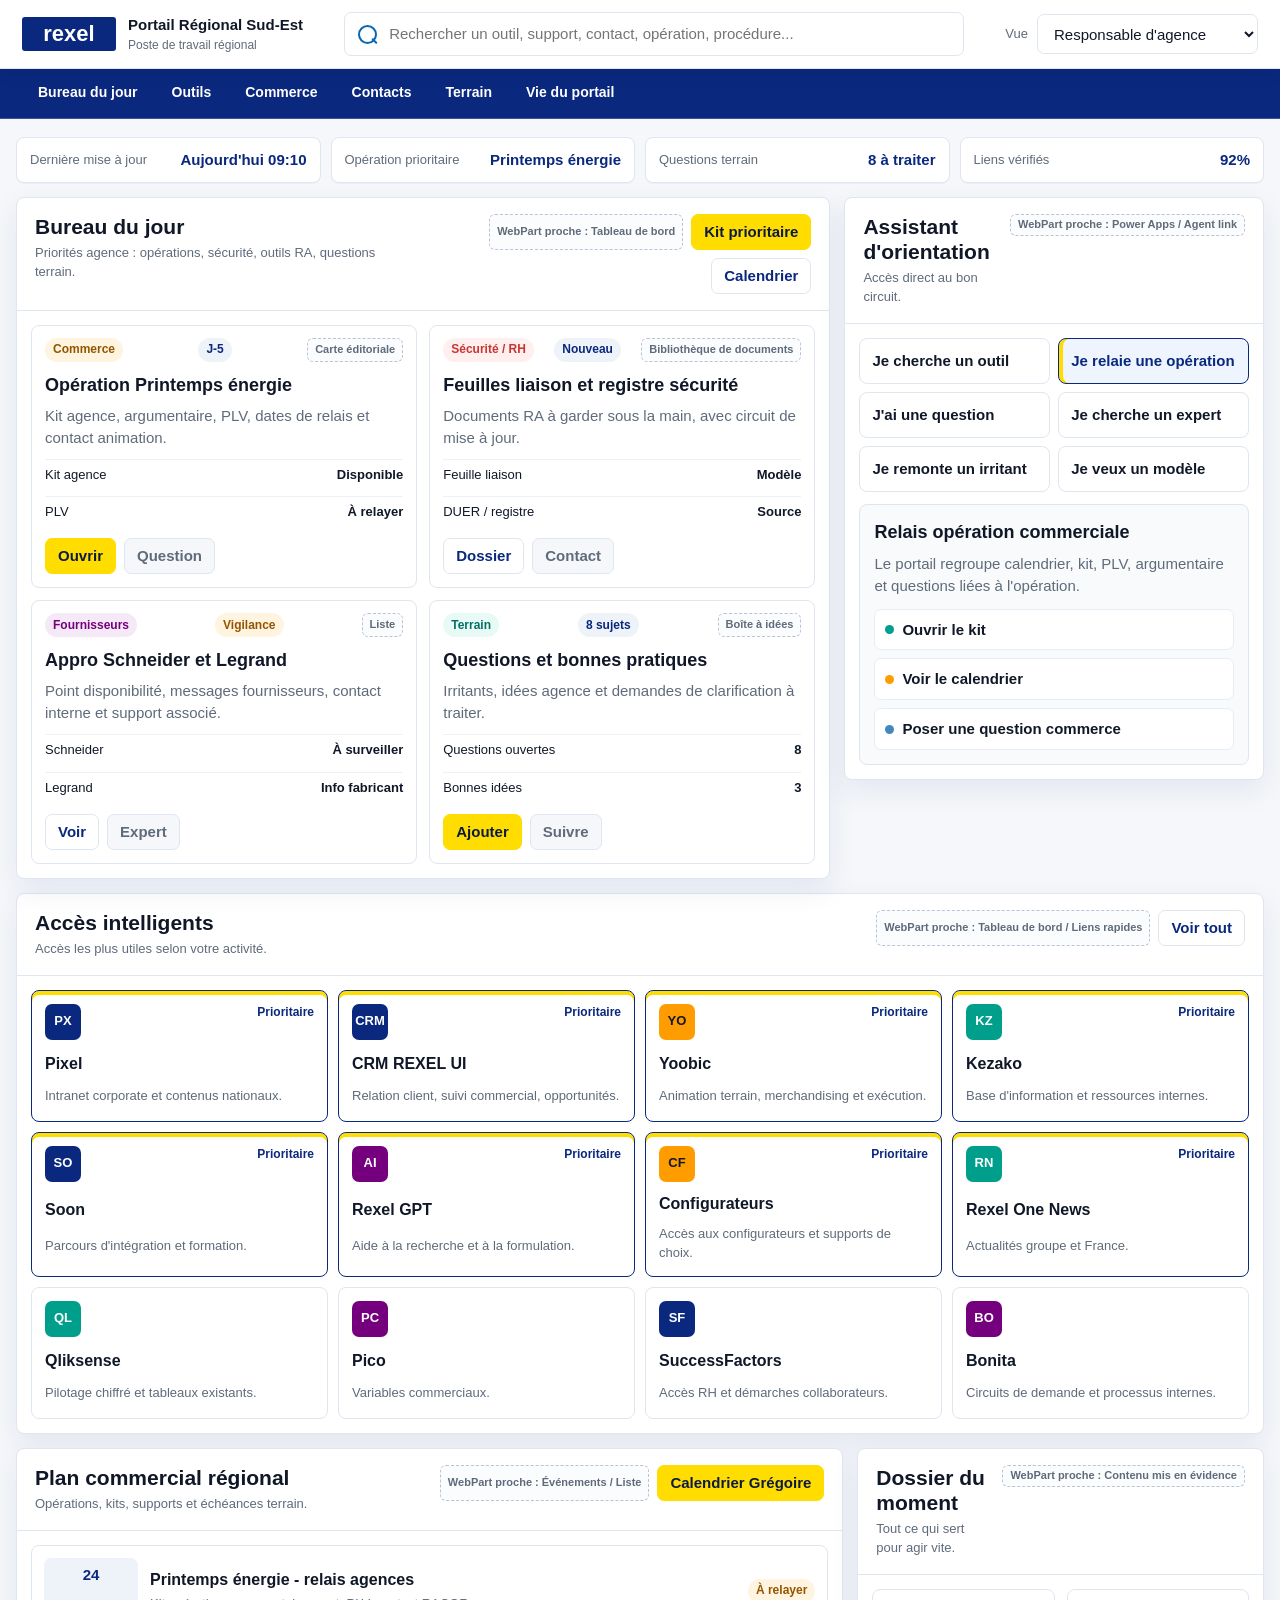
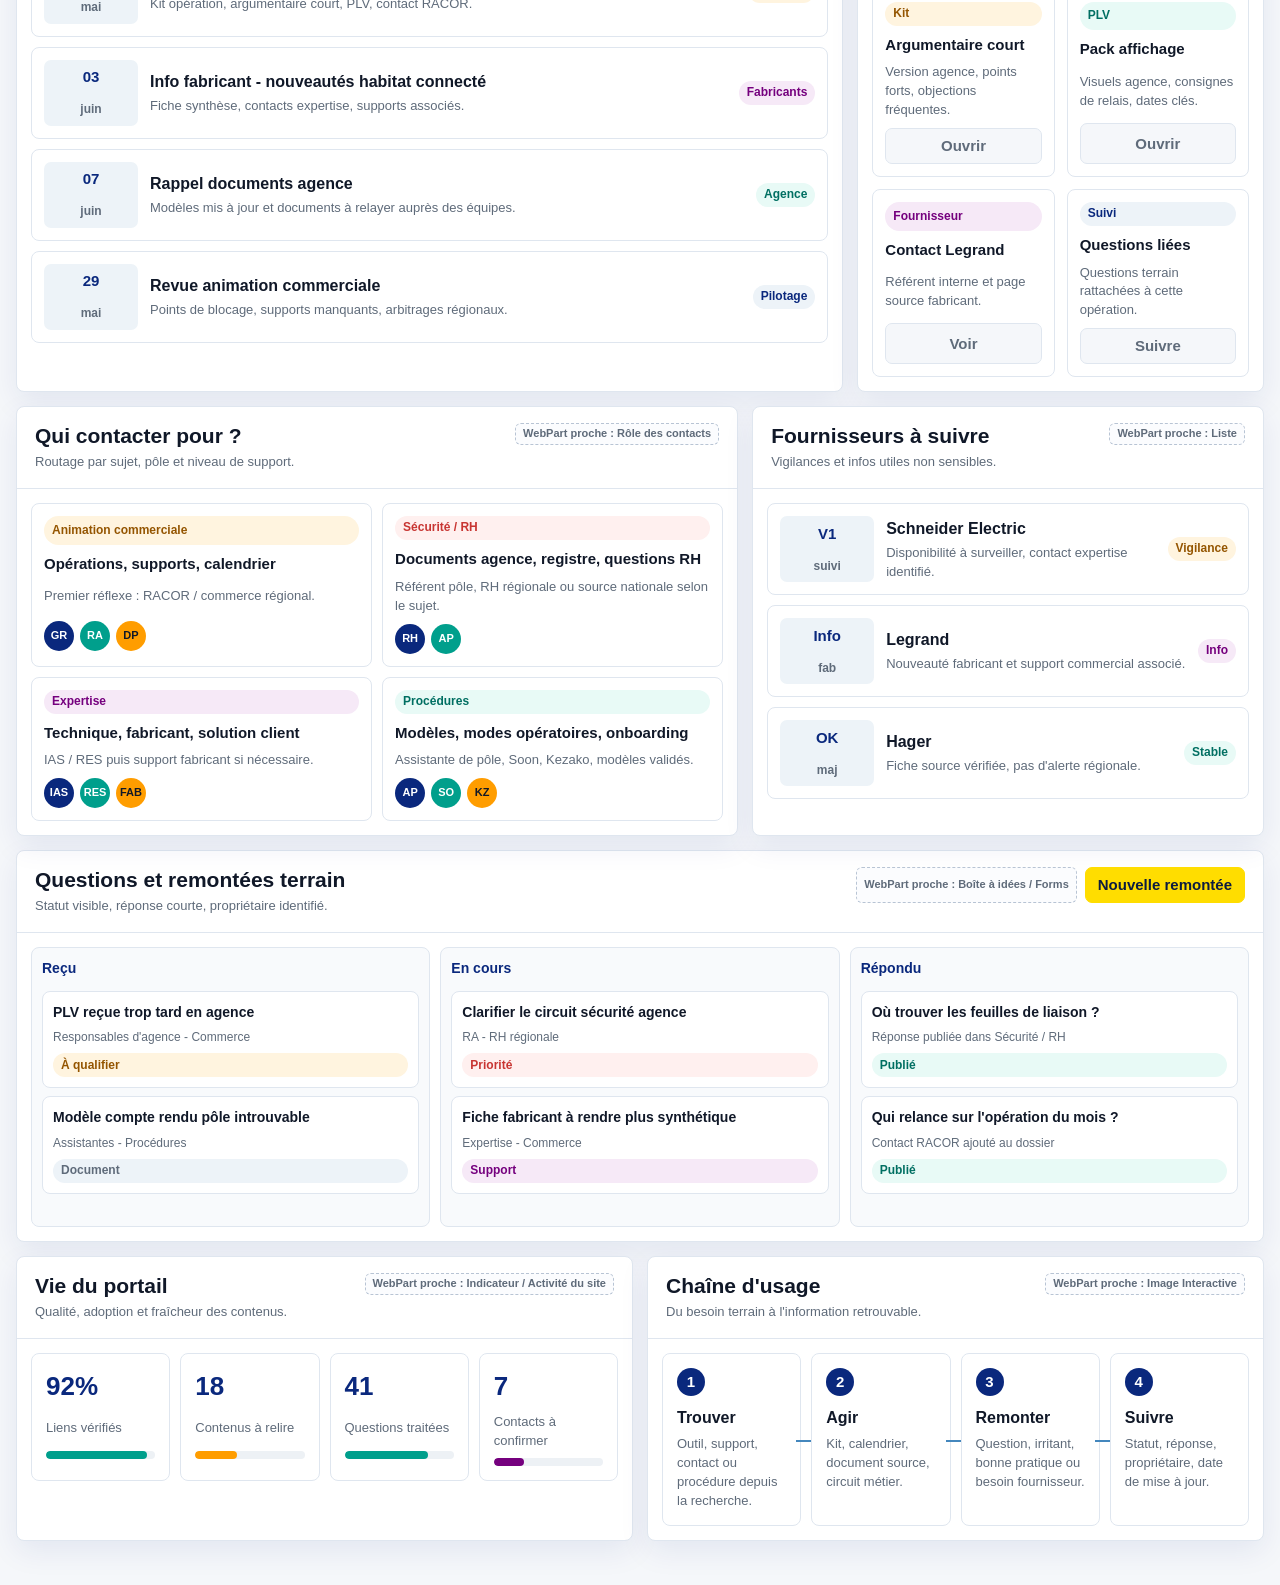
==== commit 21aa8a92: "Annotate ideal mockup with closest webparts" ====
--- a/maquettes/drse-ideal-carte-blanche/index.html
+++ b/maquettes/drse-ideal-carte-blanche/index.html
@@ -336,6 +336,7 @@
       display: flex;
       justify-content: space-between;
       gap: 10px;
+      flex-wrap: wrap;
       padding: 12px 13px 0;
     }
 
@@ -371,6 +372,20 @@
       color: var(--danger);
     }
 
+    .webpart-tag {
+      display: inline-flex;
+      align-items: center;
+      min-height: 22px;
+      padding: 0 7px;
+      border: 1px dashed #b8c4d4;
+      border-radius: 6px;
+      background: #fbfcfe;
+      color: var(--muted);
+      font-size: 11px;
+      font-weight: 850;
+      white-space: nowrap;
+    }
+
     .card-body {
       padding: 10px 13px;
     }
@@ -555,6 +570,7 @@
       justify-content: space-between;
       gap: 8px;
       align-items: flex-start;
+      flex-wrap: wrap;
     }
 
     .tool-icon {
@@ -999,6 +1015,7 @@
             <p id="roleSummary">Priorités agence, supports utiles et points à suivre.</p>
           </div>
           <div class="panel-tools">
+            <span class="webpart-tag">WebPart proche : Tableau de bord</span>
             <button class="primary-btn" data-toast="Ouverture du kit prioritaire.">Kit prioritaire</button>
             <button class="ghost-btn" data-toast="Ouverture du calendrier opérations.">Calendrier</button>
           </div>
@@ -1009,6 +1026,7 @@
             <div class="card-top">
               <span class="label orange">Commerce</span>
               <span class="label">J-5</span>
+              <span class="webpart-tag">Carte éditoriale</span>
             </div>
             <div class="card-body">
               <h3>Opération Printemps énergie</h3>
@@ -1028,6 +1046,7 @@
             <div class="card-top">
               <span class="label red">Sécurité / RH</span>
               <span class="label">Nouveau</span>
+              <span class="webpart-tag">Bibliothèque de documents</span>
             </div>
             <div class="card-body">
               <h3>Feuilles liaison et registre sécurité</h3>
@@ -1047,6 +1066,7 @@
             <div class="card-top">
               <span class="label purple">Fournisseurs</span>
               <span class="label orange">Vigilance</span>
+              <span class="webpart-tag">Liste</span>
             </div>
             <div class="card-body">
               <h3>Appro Schneider et Legrand</h3>
@@ -1066,6 +1086,7 @@
             <div class="card-top">
               <span class="label green">Terrain</span>
               <span class="label">8 sujets</span>
+              <span class="webpart-tag">Boîte à idées</span>
             </div>
             <div class="card-body">
               <h3>Questions et bonnes pratiques</h3>
@@ -1088,6 +1109,9 @@
           <div>
             <h2>Assistant d'orientation</h2>
             <p>Accès direct au bon circuit.</p>
+          </div>
+          <div class="panel-tools">
+            <span class="webpart-tag">WebPart proche : Power Apps / Agent link</span>
           </div>
         </div>
         <div class="assistant">
@@ -1111,7 +1135,8 @@
           <p>Accès les plus utiles selon votre activité.</p>
         </div>
         <div class="panel-tools">
-            <button class="ghost-btn" data-toast="Tous les outils restent accessibles.">Voir tout</button>
+          <span class="webpart-tag">WebPart proche : Tableau de bord / Liens rapides</span>
+          <button class="ghost-btn" data-toast="Tous les outils restent accessibles.">Voir tout</button>
         </div>
       </div>
       <div class="tools-grid" id="toolsGrid">
@@ -1186,6 +1211,7 @@
             <p>Opérations, kits, supports et échéances terrain.</p>
           </div>
           <div class="panel-tools">
+            <span class="webpart-tag">WebPart proche : Événements / Liste</span>
             <button class="primary-btn" data-toast="Calendrier Grégoire ouvert.">Calendrier Grégoire</button>
           </div>
         </div>
@@ -1230,6 +1256,9 @@
           <div>
             <h2>Dossier du moment</h2>
             <p>Tout ce qui sert pour agir vite.</p>
+          </div>
+          <div class="panel-tools">
+            <span class="webpart-tag">WebPart proche : Contenu mis en évidence</span>
           </div>
         </div>
         <div class="split-body">
@@ -1268,6 +1297,9 @@
             <h2>Qui contacter pour ?</h2>
             <p>Routage par sujet, pôle et niveau de support.</p>
           </div>
+          <div class="panel-tools">
+            <span class="webpart-tag">WebPart proche : Rôle des contacts</span>
+          </div>
         </div>
         <div class="contacts-grid">
           <article class="contact-card searchable" data-audience="ra commerce">
@@ -1303,6 +1335,9 @@
             <h2>Fournisseurs à suivre</h2>
             <p>Vigilances et infos utiles non sensibles.</p>
           </div>
+          <div class="panel-tools">
+            <span class="webpart-tag">WebPart proche : Liste</span>
+          </div>
         </div>
         <div class="timeline">
           <article class="timeline-item searchable" data-audience="expertise direction ra">
@@ -1340,6 +1375,7 @@
           <p>Statut visible, réponse courte, propriétaire identifié.</p>
         </div>
         <div class="panel-tools">
+          <span class="webpart-tag">WebPart proche : Boîte à idées / Forms</span>
           <button class="primary-btn" data-toast="Nouvelle remontée terrain ouverte.">Nouvelle remontée</button>
         </div>
       </div>
@@ -1393,6 +1429,9 @@
             <h2>Vie du portail</h2>
             <p>Qualité, adoption et fraîcheur des contenus.</p>
           </div>
+          <div class="panel-tools">
+            <span class="webpart-tag">WebPart proche : Indicateur / Activité du site</span>
+          </div>
         </div>
         <div class="metrics-grid">
           <article class="metric-card searchable">
@@ -1423,6 +1462,9 @@
           <div>
             <h2>Chaîne d'usage</h2>
             <p>Du besoin terrain à l'information retrouvable.</p>
+          </div>
+          <div class="panel-tools">
+            <span class="webpart-tag">WebPart proche : Image Interactive</span>
           </div>
         </div>
         <div class="process-row">
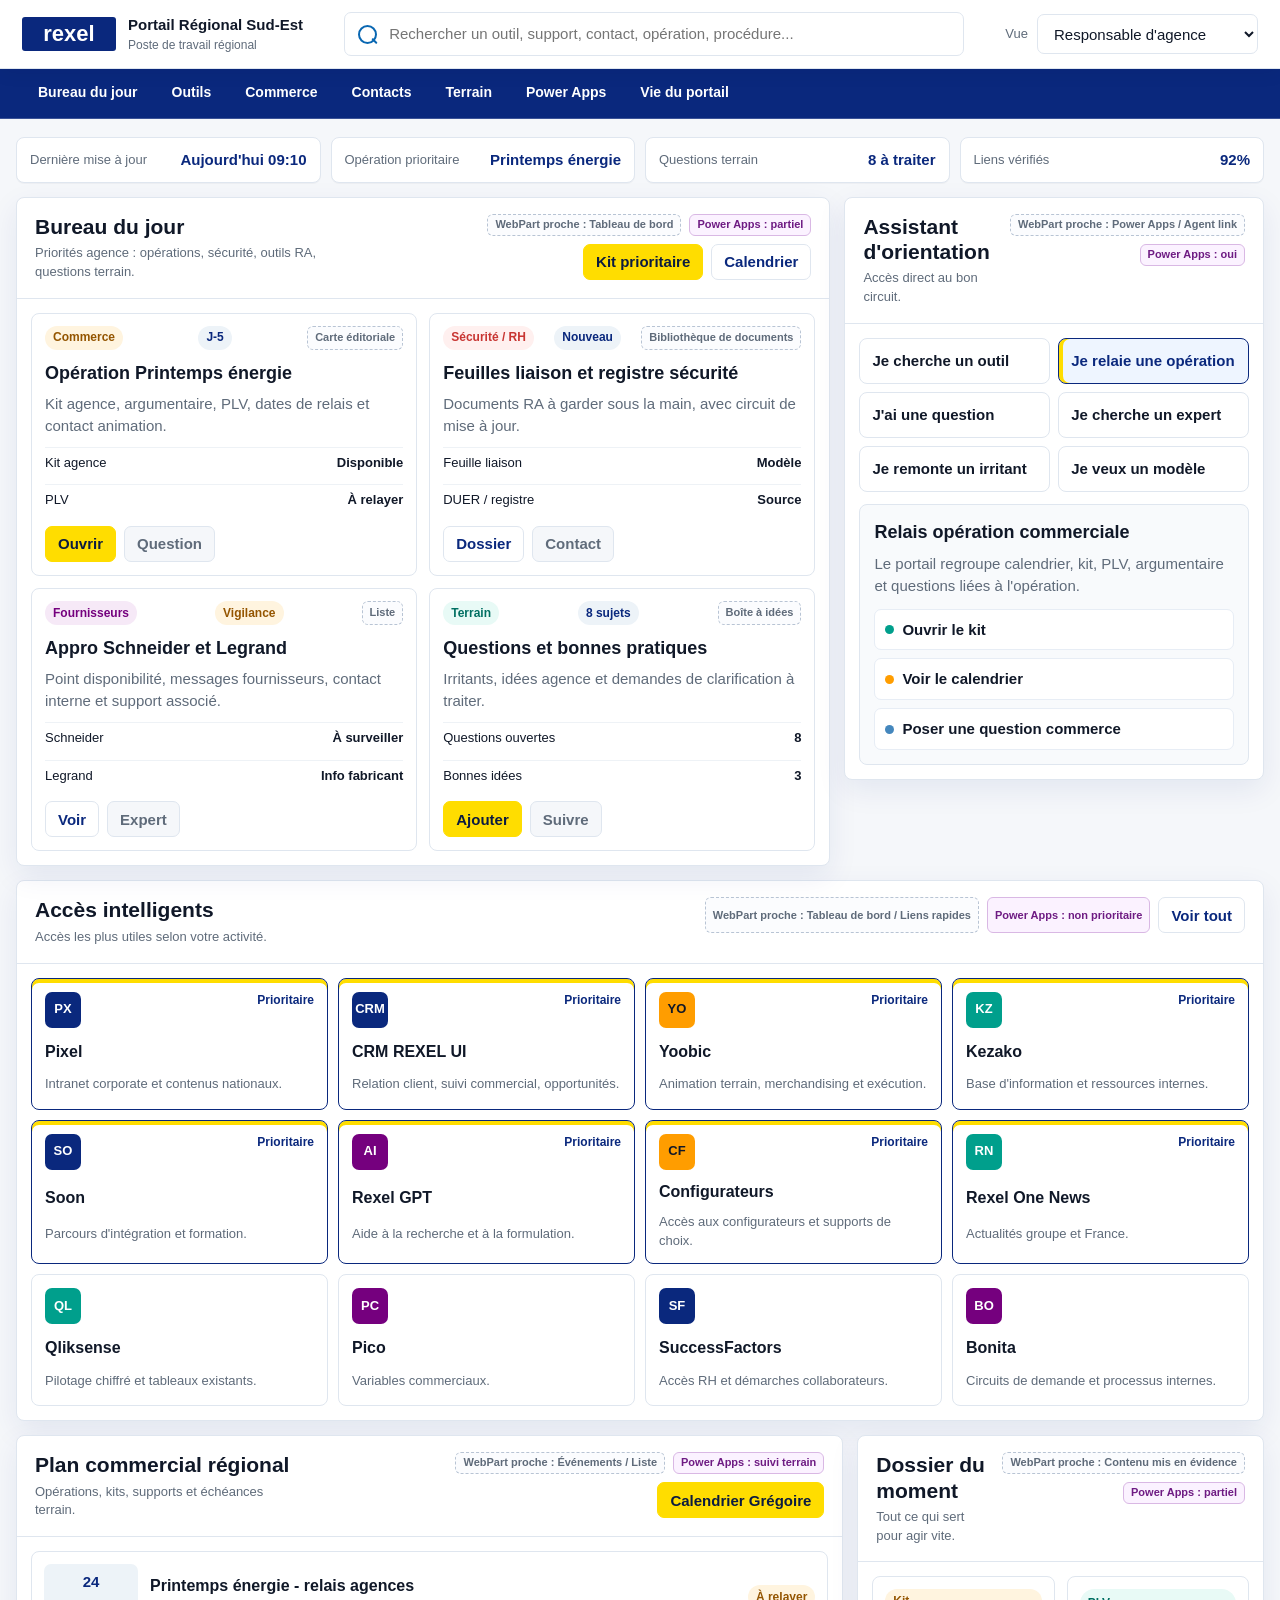
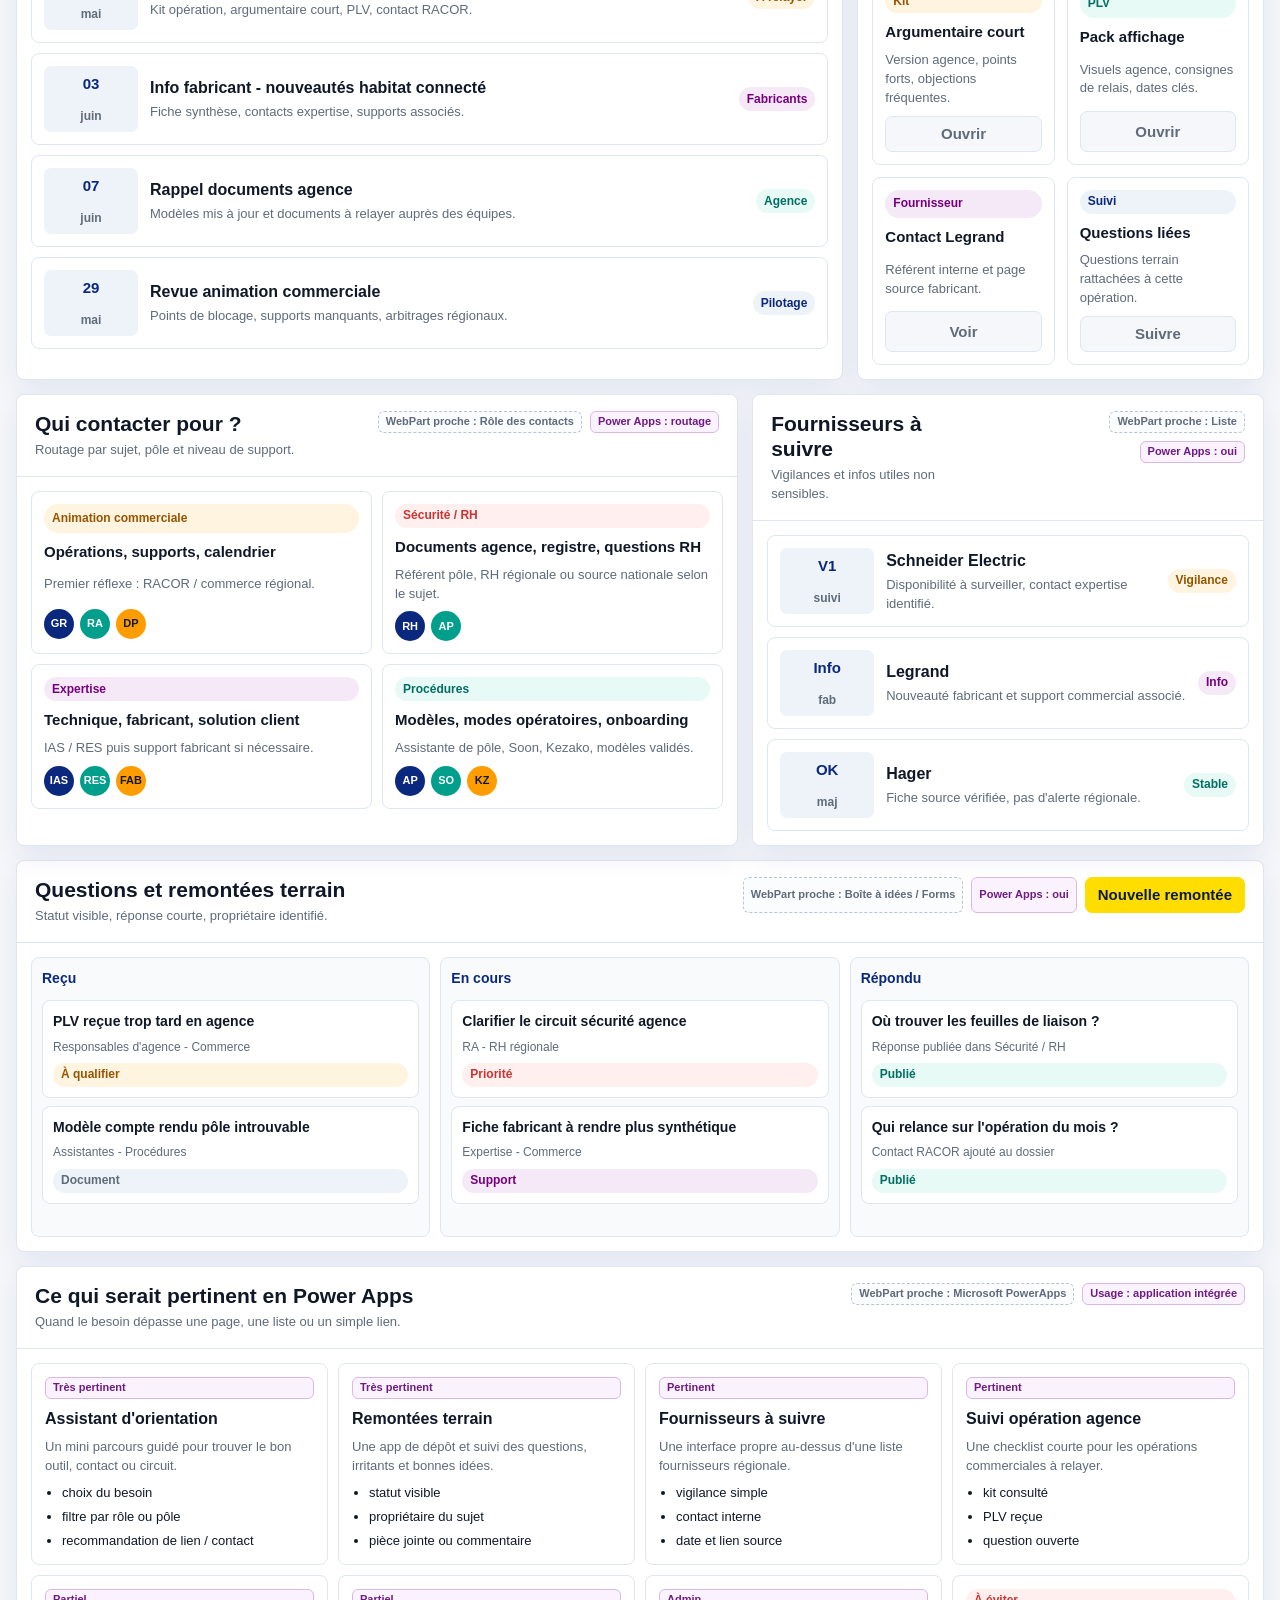
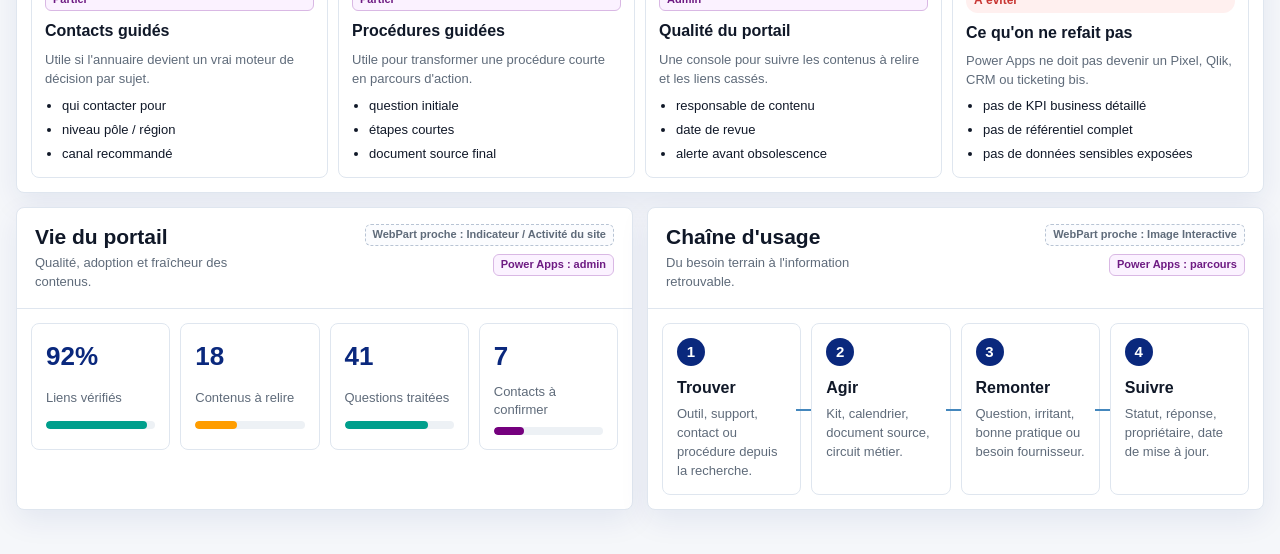
==== commit 45264101: "Document Power Apps fit in ideal mockup" ====
--- a/maquettes/drse-ideal-carte-blanche/index.html
+++ b/maquettes/drse-ideal-carte-blanche/index.html
@@ -386,6 +386,20 @@
       white-space: nowrap;
     }
 
+    .powerapps-tag {
+      display: inline-flex;
+      align-items: center;
+      min-height: 22px;
+      padding: 0 7px;
+      border: 1px solid #d9b8e4;
+      border-radius: 6px;
+      background: #fbf2ff;
+      color: #6e1b83;
+      font-size: 11px;
+      font-weight: 850;
+      white-space: nowrap;
+    }
+
     .card-body {
       padding: 10px 13px;
     }
@@ -692,6 +706,43 @@
     .contact-card p {
       margin: 0;
       color: var(--muted);
+      font-size: 13px;
+    }
+
+    .powerapps-grid {
+      display: grid;
+      grid-template-columns: repeat(4, minmax(0, 1fr));
+      gap: 10px;
+      padding: 14px;
+    }
+
+    .powerapps-card {
+      display: grid;
+      gap: 8px;
+      min-height: 172px;
+      padding: 13px;
+      border: 1px solid var(--border);
+      border-radius: 8px;
+      background: #fff;
+    }
+
+    .powerapps-card h3 {
+      margin: 0;
+      font-size: 16px;
+    }
+
+    .powerapps-card p {
+      margin: 0;
+      color: var(--muted);
+      font-size: 13px;
+    }
+
+    .powerapps-card ul {
+      display: grid;
+      gap: 5px;
+      margin: 0;
+      padding-left: 17px;
+      color: var(--text);
       font-size: 13px;
     }
 
@@ -912,6 +963,10 @@
       .tools-grid {
         grid-template-columns: repeat(3, minmax(0, 1fr));
       }
+
+      .powerapps-grid {
+        grid-template-columns: repeat(2, minmax(0, 1fr));
+      }
     }
 
     @media (max-width: 760px) {
@@ -930,6 +985,7 @@
       .contacts-grid,
       .idea-board,
       .metrics-grid,
+      .powerapps-grid,
       .process-row {
         grid-template-columns: 1fr;
       }
@@ -984,6 +1040,7 @@
     <a href="#commerce">Commerce</a>
     <a href="#contacts">Contacts</a>
     <a href="#terrain">Terrain</a>
+    <a href="#powerapps">Power Apps</a>
     <a href="#pilotage">Vie du portail</a>
   </nav>
 
@@ -1016,6 +1073,7 @@
           </div>
           <div class="panel-tools">
             <span class="webpart-tag">WebPart proche : Tableau de bord</span>
+            <span class="powerapps-tag">Power Apps : partiel</span>
             <button class="primary-btn" data-toast="Ouverture du kit prioritaire.">Kit prioritaire</button>
             <button class="ghost-btn" data-toast="Ouverture du calendrier opérations.">Calendrier</button>
           </div>
@@ -1112,6 +1170,7 @@
           </div>
           <div class="panel-tools">
             <span class="webpart-tag">WebPart proche : Power Apps / Agent link</span>
+            <span class="powerapps-tag">Power Apps : oui</span>
           </div>
         </div>
         <div class="assistant">
@@ -1136,6 +1195,7 @@
         </div>
         <div class="panel-tools">
           <span class="webpart-tag">WebPart proche : Tableau de bord / Liens rapides</span>
+          <span class="powerapps-tag">Power Apps : non prioritaire</span>
           <button class="ghost-btn" data-toast="Tous les outils restent accessibles.">Voir tout</button>
         </div>
       </div>
@@ -1212,6 +1272,7 @@
           </div>
           <div class="panel-tools">
             <span class="webpart-tag">WebPart proche : Événements / Liste</span>
+            <span class="powerapps-tag">Power Apps : suivi terrain</span>
             <button class="primary-btn" data-toast="Calendrier Grégoire ouvert.">Calendrier Grégoire</button>
           </div>
         </div>
@@ -1259,6 +1320,7 @@
           </div>
           <div class="panel-tools">
             <span class="webpart-tag">WebPart proche : Contenu mis en évidence</span>
+            <span class="powerapps-tag">Power Apps : partiel</span>
           </div>
         </div>
         <div class="split-body">
@@ -1299,6 +1361,7 @@
           </div>
           <div class="panel-tools">
             <span class="webpart-tag">WebPart proche : Rôle des contacts</span>
+            <span class="powerapps-tag">Power Apps : routage</span>
           </div>
         </div>
         <div class="contacts-grid">
@@ -1337,6 +1400,7 @@
           </div>
           <div class="panel-tools">
             <span class="webpart-tag">WebPart proche : Liste</span>
+            <span class="powerapps-tag">Power Apps : oui</span>
           </div>
         </div>
         <div class="timeline">
@@ -1376,6 +1440,7 @@
         </div>
         <div class="panel-tools">
           <span class="webpart-tag">WebPart proche : Boîte à idées / Forms</span>
+          <span class="powerapps-tag">Power Apps : oui</span>
           <button class="primary-btn" data-toast="Nouvelle remontée terrain ouverte.">Nouvelle remontée</button>
         </div>
       </div>
@@ -1419,6 +1484,101 @@
             <span class="label green">Publié</span>
           </article>
         </div>
+      </div>
+    </section>
+
+    <section id="powerapps" class="section panel">
+      <div class="panel-head">
+        <div>
+          <h2>Ce qui serait pertinent en Power Apps</h2>
+          <p>Quand le besoin dépasse une page, une liste ou un simple lien.</p>
+        </div>
+        <div class="panel-tools">
+          <span class="webpart-tag">WebPart proche : Microsoft PowerApps</span>
+          <span class="powerapps-tag">Usage : application intégrée</span>
+        </div>
+      </div>
+      <div class="powerapps-grid">
+        <article class="powerapps-card searchable">
+          <span class="powerapps-tag">Très pertinent</span>
+          <h3>Assistant d'orientation</h3>
+          <p>Un mini parcours guidé pour trouver le bon outil, contact ou circuit.</p>
+          <ul>
+            <li>choix du besoin</li>
+            <li>filtre par rôle ou pôle</li>
+            <li>recommandation de lien / contact</li>
+          </ul>
+        </article>
+        <article class="powerapps-card searchable">
+          <span class="powerapps-tag">Très pertinent</span>
+          <h3>Remontées terrain</h3>
+          <p>Une app de dépôt et suivi des questions, irritants et bonnes idées.</p>
+          <ul>
+            <li>statut visible</li>
+            <li>propriétaire du sujet</li>
+            <li>pièce jointe ou commentaire</li>
+          </ul>
+        </article>
+        <article class="powerapps-card searchable">
+          <span class="powerapps-tag">Pertinent</span>
+          <h3>Fournisseurs à suivre</h3>
+          <p>Une interface propre au-dessus d'une liste fournisseurs régionale.</p>
+          <ul>
+            <li>vigilance simple</li>
+            <li>contact interne</li>
+            <li>date et lien source</li>
+          </ul>
+        </article>
+        <article class="powerapps-card searchable">
+          <span class="powerapps-tag">Pertinent</span>
+          <h3>Suivi opération agence</h3>
+          <p>Une checklist courte pour les opérations commerciales à relayer.</p>
+          <ul>
+            <li>kit consulté</li>
+            <li>PLV reçue</li>
+            <li>question ouverte</li>
+          </ul>
+        </article>
+        <article class="powerapps-card searchable">
+          <span class="powerapps-tag">Partiel</span>
+          <h3>Contacts guidés</h3>
+          <p>Utile si l'annuaire devient un vrai moteur de décision par sujet.</p>
+          <ul>
+            <li>qui contacter pour</li>
+            <li>niveau pôle / région</li>
+            <li>canal recommandé</li>
+          </ul>
+        </article>
+        <article class="powerapps-card searchable">
+          <span class="powerapps-tag">Partiel</span>
+          <h3>Procédures guidées</h3>
+          <p>Utile pour transformer une procédure courte en parcours d'action.</p>
+          <ul>
+            <li>question initiale</li>
+            <li>étapes courtes</li>
+            <li>document source final</li>
+          </ul>
+        </article>
+        <article class="powerapps-card searchable">
+          <span class="powerapps-tag">Admin</span>
+          <h3>Qualité du portail</h3>
+          <p>Une console pour suivre les contenus à relire et les liens cassés.</p>
+          <ul>
+            <li>responsable de contenu</li>
+            <li>date de revue</li>
+            <li>alerte avant obsolescence</li>
+          </ul>
+        </article>
+        <article class="powerapps-card searchable">
+          <span class="label red">À éviter</span>
+          <h3>Ce qu'on ne refait pas</h3>
+          <p>Power Apps ne doit pas devenir un Pixel, Qlik, CRM ou ticketing bis.</p>
+          <ul>
+            <li>pas de KPI business détaillé</li>
+            <li>pas de référentiel complet</li>
+            <li>pas de données sensibles exposées</li>
+          </ul>
+        </article>
       </div>
     </section>
 
@@ -1431,6 +1591,7 @@
           </div>
           <div class="panel-tools">
             <span class="webpart-tag">WebPart proche : Indicateur / Activité du site</span>
+            <span class="powerapps-tag">Power Apps : admin</span>
           </div>
         </div>
         <div class="metrics-grid">
@@ -1465,6 +1626,7 @@
           </div>
           <div class="panel-tools">
             <span class="webpart-tag">WebPart proche : Image Interactive</span>
+            <span class="powerapps-tag">Power Apps : parcours</span>
           </div>
         </div>
         <div class="process-row">
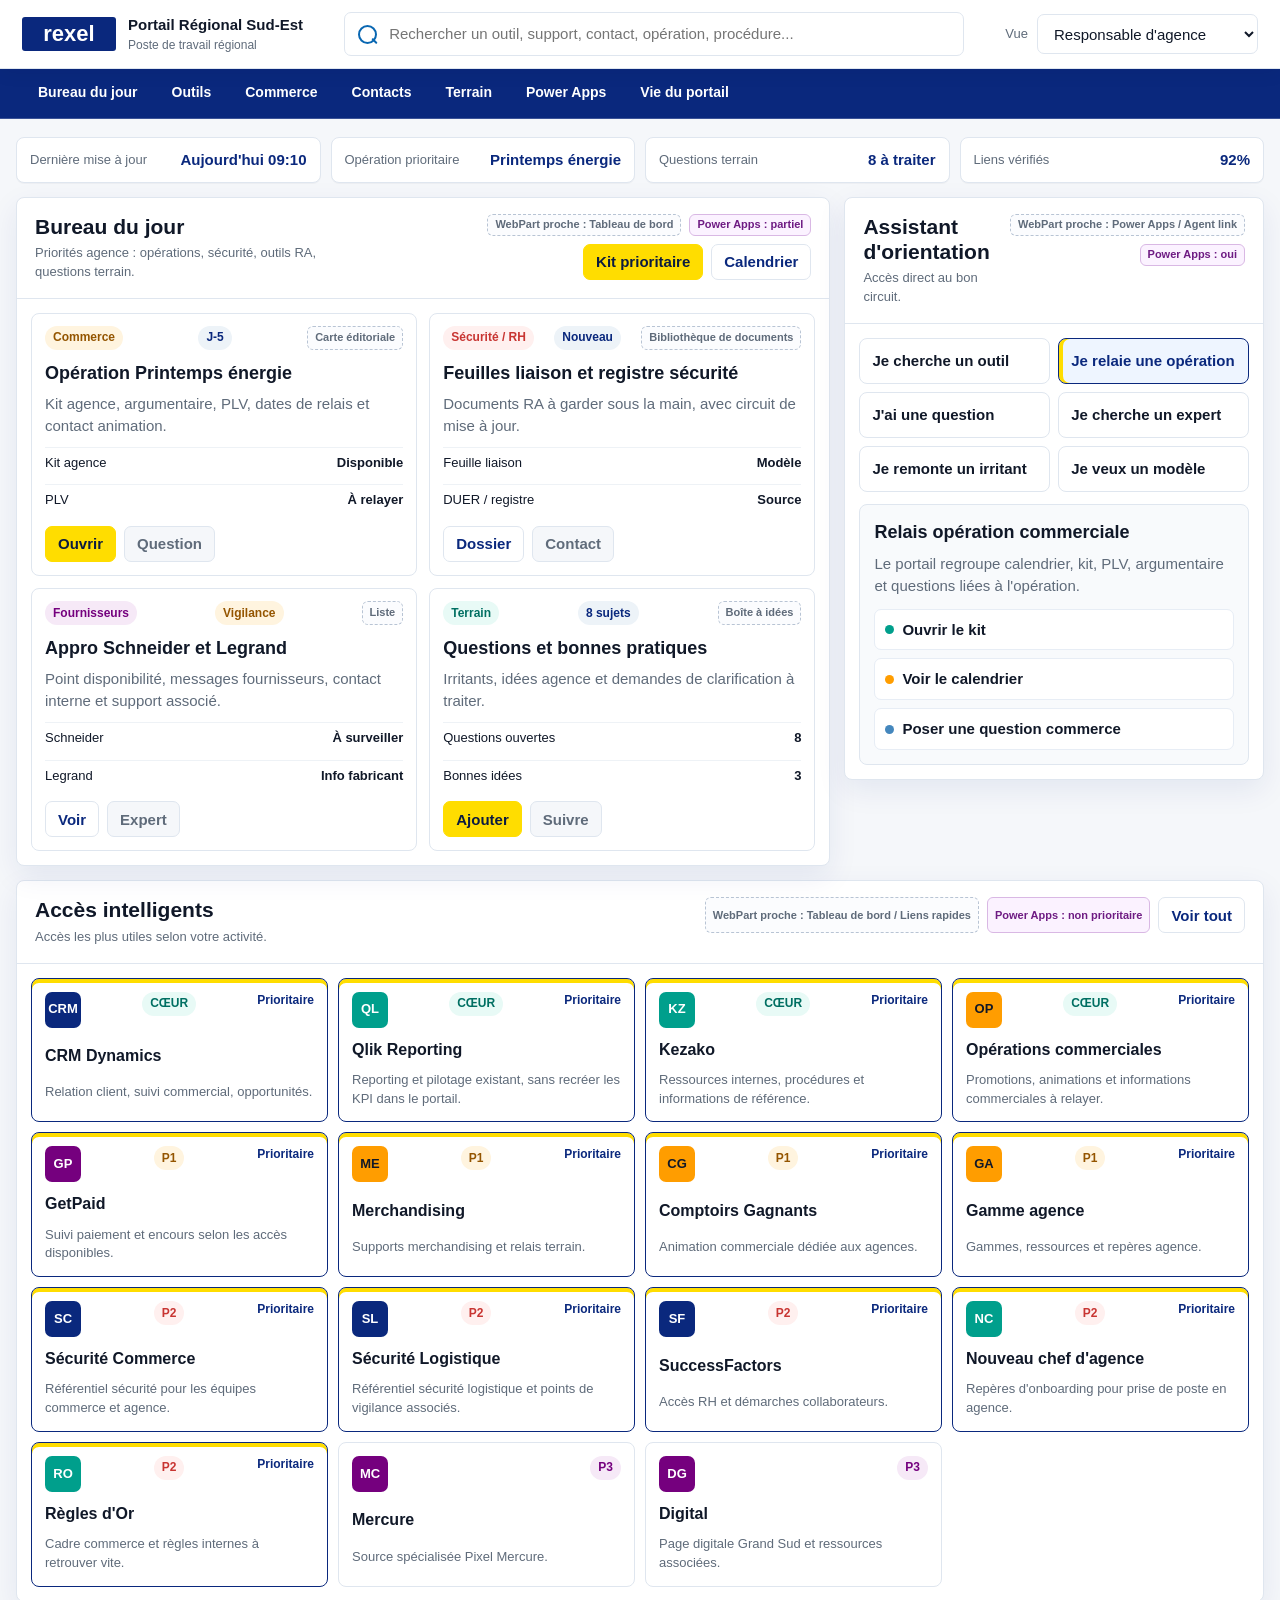
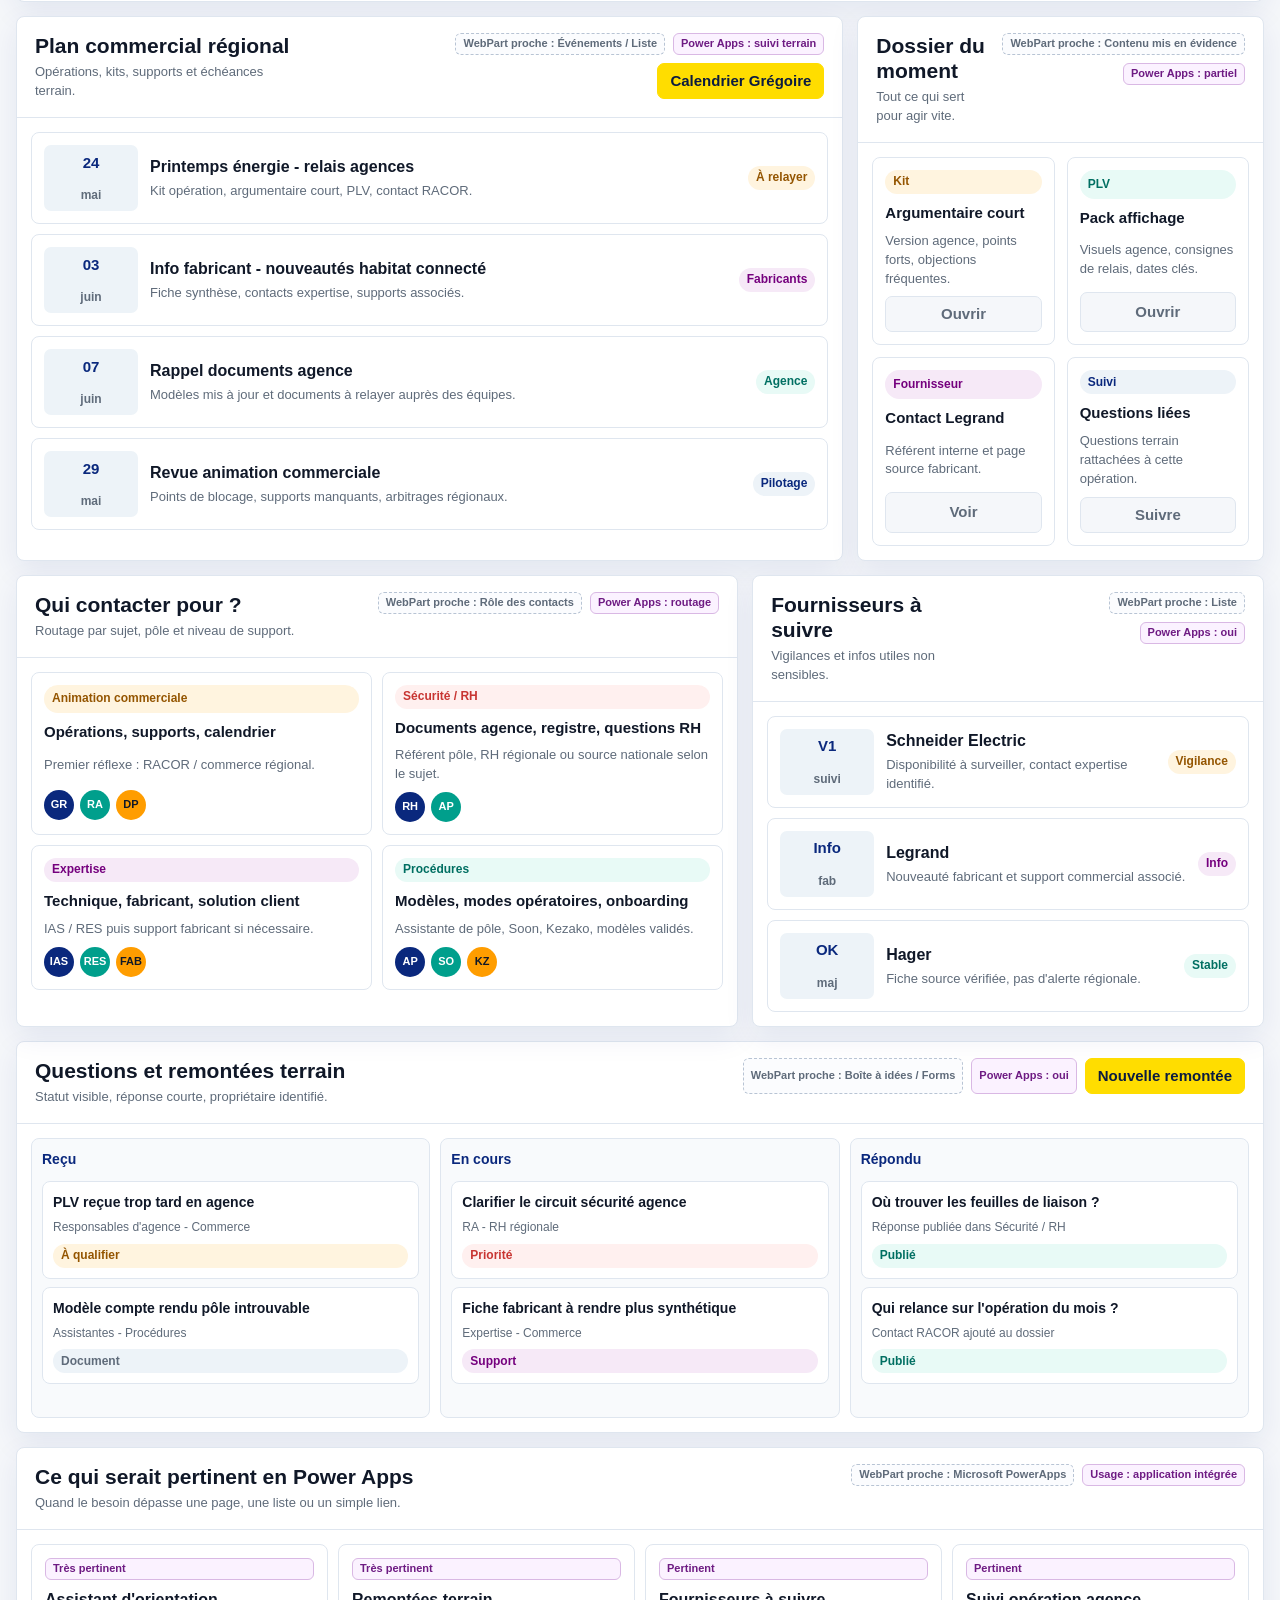
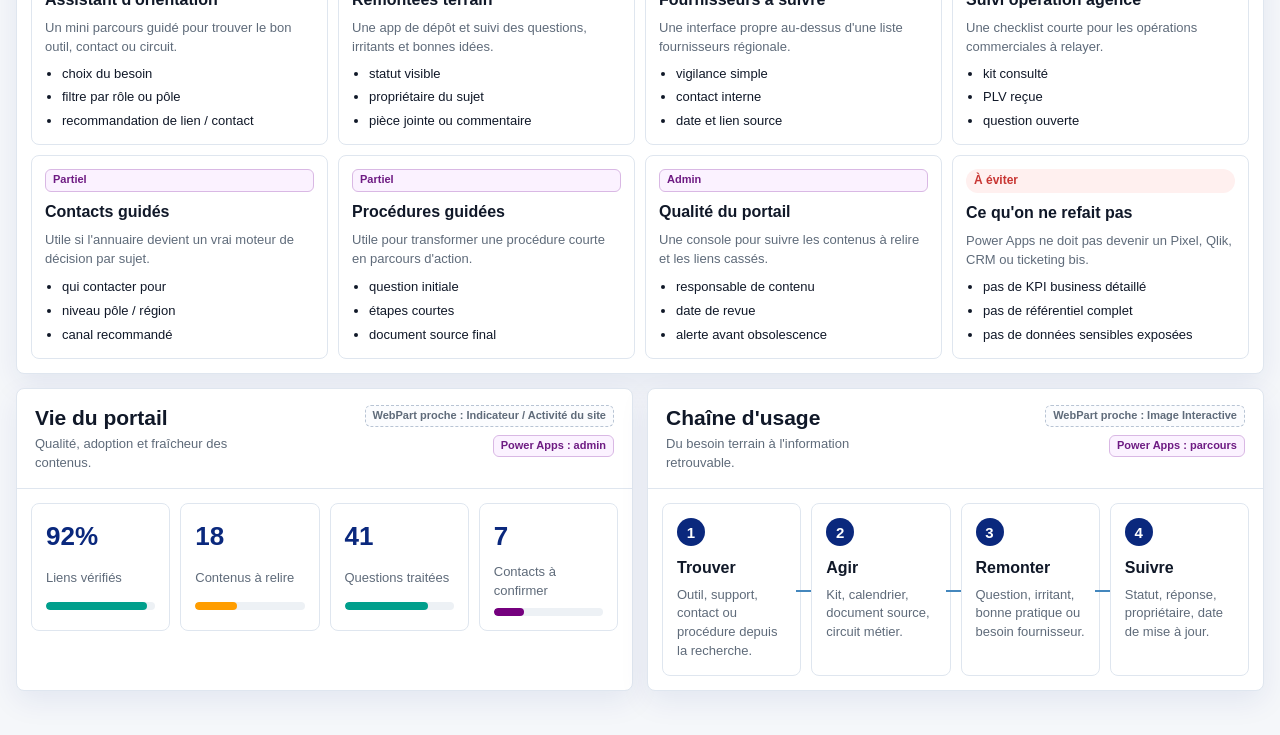
==== commit b48782d2: "Integrate accessible DRSE links into mockups" ====
--- a/maquettes/drse-ideal-carte-blanche/index.html
+++ b/maquettes/drse-ideal-carte-blanche/index.html
@@ -1200,65 +1200,80 @@
         </div>
       </div>
       <div class="tools-grid" id="toolsGrid">
-        <article class="tool-card searchable" data-audience="all ra assistante direction" data-tool="pixel">
-          <div class="tool-top"><span class="tool-icon">PX</span><span class="recommendation">Prioritaire</span></div>
-          <h3>Pixel</h3>
-          <p>Intranet corporate et contenus nationaux.</p>
-        </article>
-        <article class="tool-card searchable" data-audience="direction commerce" data-tool="qlik">
-          <div class="tool-top"><span class="tool-icon green">QL</span><span class="recommendation">Prioritaire</span></div>
-          <h3>Qliksense</h3>
-          <p>Pilotage chiffré et tableaux existants.</p>
-        </article>
-        <article class="tool-card searchable" data-audience="ra commerce expertise all" data-tool="crm">
-          <div class="tool-top"><span class="tool-icon">CRM</span><span class="recommendation">Prioritaire</span></div>
-          <h3>CRM REXEL UI</h3>
+        <article class="tool-card searchable" data-audience="all ra commerce direction" data-tool="crm" data-url="https://rexelfrprod.crm4.dynamics.com/main.aspx">
+          <div class="tool-top"><span class="tool-icon">CRM</span><span class="label green">CŒUR</span><span class="recommendation">Prioritaire</span></div>
+          <h3>CRM Dynamics</h3>
           <p>Relation client, suivi commercial, opportunités.</p>
         </article>
-        <article class="tool-card searchable" data-audience="ra commerce" data-tool="yoobic">
-          <div class="tool-top"><span class="tool-icon orange">YO</span><span class="recommendation">Prioritaire</span></div>
-          <h3>Yoobic</h3>
-          <p>Animation terrain, merchandising et exécution.</p>
-        </article>
-        <article class="tool-card searchable" data-audience="commerce" data-tool="pico">
-          <div class="tool-top"><span class="tool-icon purple">PC</span><span class="recommendation">Prioritaire</span></div>
-          <h3>Pico</h3>
-          <p>Variables commerciaux.</p>
-        </article>
-        <article class="tool-card searchable" data-audience="all ra assistante" data-tool="kezako">
-          <div class="tool-top"><span class="tool-icon green">KZ</span><span class="recommendation">Prioritaire</span></div>
+        <article class="tool-card searchable" data-audience="direction commerce all" data-tool="qlik" data-url="https://rexelfrance.eu.qlikcloud.com/">
+          <div class="tool-top"><span class="tool-icon green">QL</span><span class="label green">CŒUR</span><span class="recommendation">Prioritaire</span></div>
+          <h3>Qlik Reporting</h3>
+          <p>Reporting et pilotage existant, sans recréer les KPI dans le portail.</p>
+        </article>
+        <article class="tool-card searchable" data-audience="all ra assistante direction" data-tool="kezako" data-url="/sites/Kezako">
+          <div class="tool-top"><span class="tool-icon green">KZ</span><span class="label green">CŒUR</span><span class="recommendation">Prioritaire</span></div>
           <h3>Kezako</h3>
-          <p>Base d'information et ressources internes.</p>
-        </article>
-        <article class="tool-card searchable" data-audience="assistante ra" data-tool="soon">
-          <div class="tool-top"><span class="tool-icon">SO</span><span class="recommendation">Prioritaire</span></div>
-          <h3>Soon</h3>
-          <p>Parcours d'intégration et formation.</p>
-        </article>
-        <article class="tool-card searchable" data-audience="all expertise ra" data-tool="gpt">
-          <div class="tool-top"><span class="tool-icon purple">AI</span><span class="recommendation">Prioritaire</span></div>
-          <h3>Rexel GPT</h3>
-          <p>Aide à la recherche et à la formulation.</p>
-        </article>
-        <article class="tool-card searchable" data-audience="expertise commerce ra" data-tool="config">
-          <div class="tool-top"><span class="tool-icon orange">CF</span><span class="recommendation">Prioritaire</span></div>
-          <h3>Configurateurs</h3>
-          <p>Accès aux configurateurs et supports de choix.</p>
-        </article>
-        <article class="tool-card searchable" data-audience="assistante direction" data-tool="success">
-          <div class="tool-top"><span class="tool-icon">SF</span><span class="recommendation">Prioritaire</span></div>
+          <p>Ressources internes, procédures et informations de référence.</p>
+        </article>
+        <article class="tool-card searchable" data-audience="ra commerce direction all" data-tool="operations" data-url="/sites/fr_pixel-marketing/SitePages/Opérations-promotionnell.aspx">
+          <div class="tool-top"><span class="tool-icon orange">OP</span><span class="label green">CŒUR</span><span class="recommendation">Prioritaire</span></div>
+          <h3>Opérations commerciales</h3>
+          <p>Promotions, animations et informations commerciales à relayer.</p>
+        </article>
+        <article class="tool-card searchable" data-audience="ra commerce" data-tool="getpaid" data-url="https://getpaid.france.rexel/">
+          <div class="tool-top"><span class="tool-icon purple">GP</span><span class="label orange">P1</span><span class="recommendation">Prioritaire</span></div>
+          <h3>GetPaid</h3>
+          <p>Suivi paiement et encours selon les accès disponibles.</p>
+        </article>
+        <article class="tool-card searchable" data-audience="ra commerce" data-tool="merchandising" data-url="/sites/fr_pixel-marketing/SitePages/Merchandising.aspx">
+          <div class="tool-top"><span class="tool-icon orange">ME</span><span class="label orange">P1</span><span class="recommendation">Prioritaire</span></div>
+          <h3>Merchandising</h3>
+          <p>Supports merchandising et relais terrain.</p>
+        </article>
+        <article class="tool-card searchable" data-audience="ra commerce" data-tool="comptoirs" data-url="/sites/fr_pixel-marketing/SitePages/Comptoirs-Gagnants.aspx">
+          <div class="tool-top"><span class="tool-icon orange">CG</span><span class="label orange">P1</span><span class="recommendation">Prioritaire</span></div>
+          <h3>Comptoirs Gagnants</h3>
+          <p>Animation commerciale dédiée aux agences.</p>
+        </article>
+        <article class="tool-card searchable" data-audience="ra commerce assistante" data-tool="gamme" data-url="/sites/fr_GammeAgence/SitePages/Home.aspx">
+          <div class="tool-top"><span class="tool-icon orange">GA</span><span class="label orange">P1</span><span class="recommendation">Prioritaire</span></div>
+          <h3>Gamme agence</h3>
+          <p>Gammes, ressources et repères agence.</p>
+        </article>
+        <article class="tool-card searchable" data-audience="ra assistante direction" data-tool="securite-commerce" data-url="/sites/fr_pixel-securite/SitePages/Page_Securite_Commerce.aspx">
+          <div class="tool-top"><span class="tool-icon">SC</span><span class="label red">P2</span><span class="recommendation">Prioritaire</span></div>
+          <h3>Sécurité Commerce</h3>
+          <p>Référentiel sécurité pour les équipes commerce et agence.</p>
+        </article>
+        <article class="tool-card searchable" data-audience="ra assistante direction" data-tool="securite-logistique" data-url="/sites/fr_pixel-securite/SitePages/Page_Securite_Logistique.aspx">
+          <div class="tool-top"><span class="tool-icon">SL</span><span class="label red">P2</span><span class="recommendation">Prioritaire</span></div>
+          <h3>Sécurité Logistique</h3>
+          <p>Référentiel sécurité logistique et points de vigilance associés.</p>
+        </article>
+        <article class="tool-card searchable" data-audience="assistante direction ra" data-tool="success" data-url="https://performancemanager4.successfactors.com/">
+          <div class="tool-top"><span class="tool-icon">SF</span><span class="label red">P2</span><span class="recommendation">Prioritaire</span></div>
           <h3>SuccessFactors</h3>
           <p>Accès RH et démarches collaborateurs.</p>
         </article>
-        <article class="tool-card searchable" data-audience="all ra commerce direction" data-tool="news">
-          <div class="tool-top"><span class="tool-icon green">RN</span><span class="recommendation">Prioritaire</span></div>
-          <h3>Rexel One News</h3>
-          <p>Actualités groupe et France.</p>
-        </article>
-        <article class="tool-card searchable" data-audience="assistante commerce" data-tool="bonita">
-          <div class="tool-top"><span class="tool-icon purple">BO</span><span class="recommendation">Prioritaire</span></div>
-          <h3>Bonita</h3>
-          <p>Circuits de demande et processus internes.</p>
+        <article class="tool-card searchable" data-audience="ra assistante direction" data-tool="nouveau-ca" data-url="/sites/fr_pixel-sgeneraux/SitePages/Nouveau-chef-dagence.aspx">
+          <div class="tool-top"><span class="tool-icon green">NC</span><span class="label red">P2</span><span class="recommendation">Prioritaire</span></div>
+          <h3>Nouveau chef d'agence</h3>
+          <p>Repères d'onboarding pour prise de poste en agence.</p>
+        </article>
+        <article class="tool-card searchable" data-audience="ra commerce assistante" data-tool="regles-or" data-url="/sites/fr_pixel-Commerce/SitePages/Règles-d’Or.aspx">
+          <div class="tool-top"><span class="tool-icon green">RO</span><span class="label red">P2</span><span class="recommendation">Prioritaire</span></div>
+          <h3>Règles d'Or</h3>
+          <p>Cadre commerce et règles internes à retrouver vite.</p>
+        </article>
+        <article class="tool-card searchable" data-audience="commerce expertise direction" data-tool="mercure" data-url="/sites/fr_pixel-mercure">
+          <div class="tool-top"><span class="tool-icon purple">MC</span><span class="label purple">P3</span><span class="recommendation">Prioritaire</span></div>
+          <h3>Mercure</h3>
+          <p>Source spécialisée Pixel Mercure.</p>
+        </article>
+        <article class="tool-card searchable" data-audience="expertise commerce direction" data-tool="digital" data-url="/sites/SharePointGrandSud/SitePages/Digital.aspx">
+          <div class="tool-top"><span class="tool-icon purple">DG</span><span class="label purple">P3</span><span class="recommendation">Prioritaire</span></div>
+          <h3>Digital</h3>
+          <p>Page digitale Grand Sud et ressources associées.</p>
         </article>
       </div>
     </section>
@@ -1786,7 +1801,16 @@
     searchInput.addEventListener("input", () => applySearch(searchInput.value));
 
     document.querySelectorAll(".tool-card").forEach((card) => {
-      card.addEventListener("click", () => showToast(`${card.querySelector("h3").textContent} : ouverture.`));
+      card.addEventListener("click", () => {
+        const title = card.querySelector("h3").textContent;
+        const url = card.dataset.url;
+        if (url) {
+          window.open(url, "_blank", "noopener");
+          showToast(`${title} : ouverture du lien.`);
+          return;
+        }
+        showToast(`${title} : ouverture.`);
+      });
       card.setAttribute("tabindex", "0");
       card.addEventListener("keydown", (event) => {
         if (event.key === "Enter" || event.key === " ") {
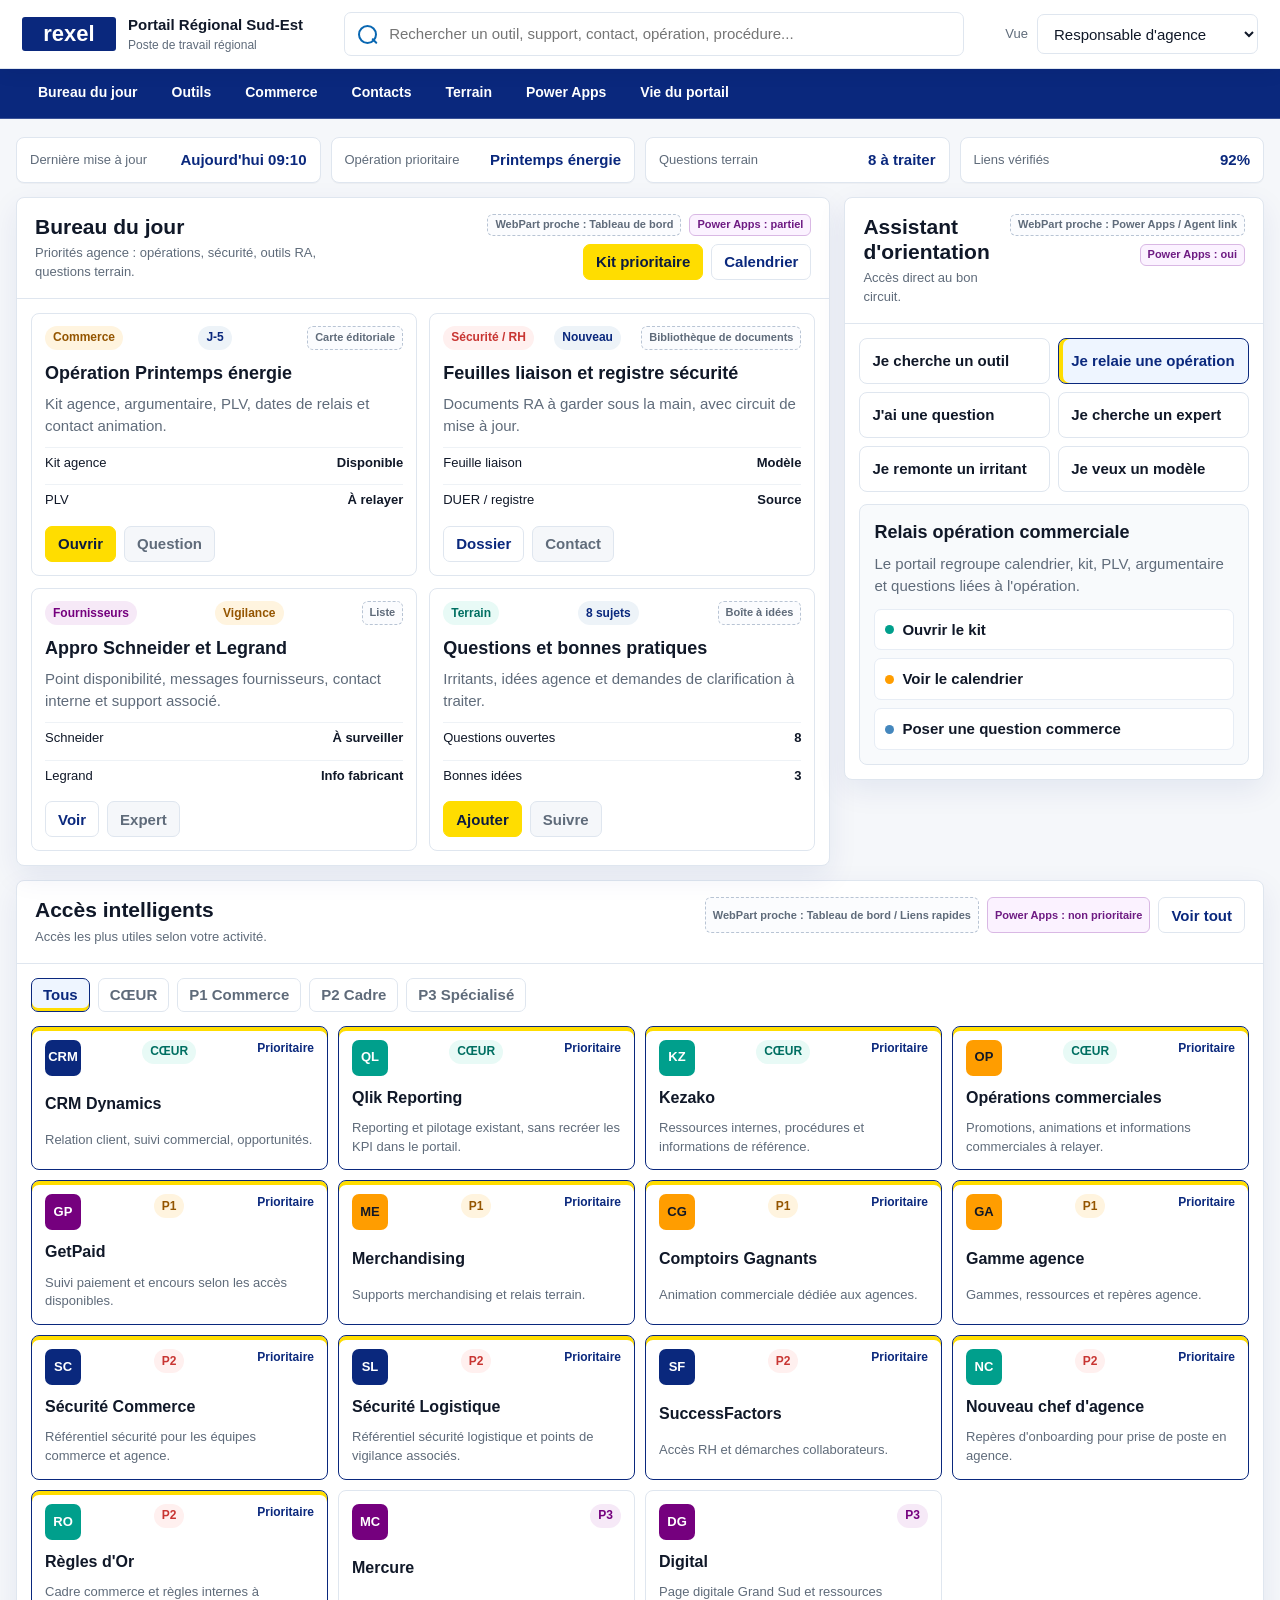
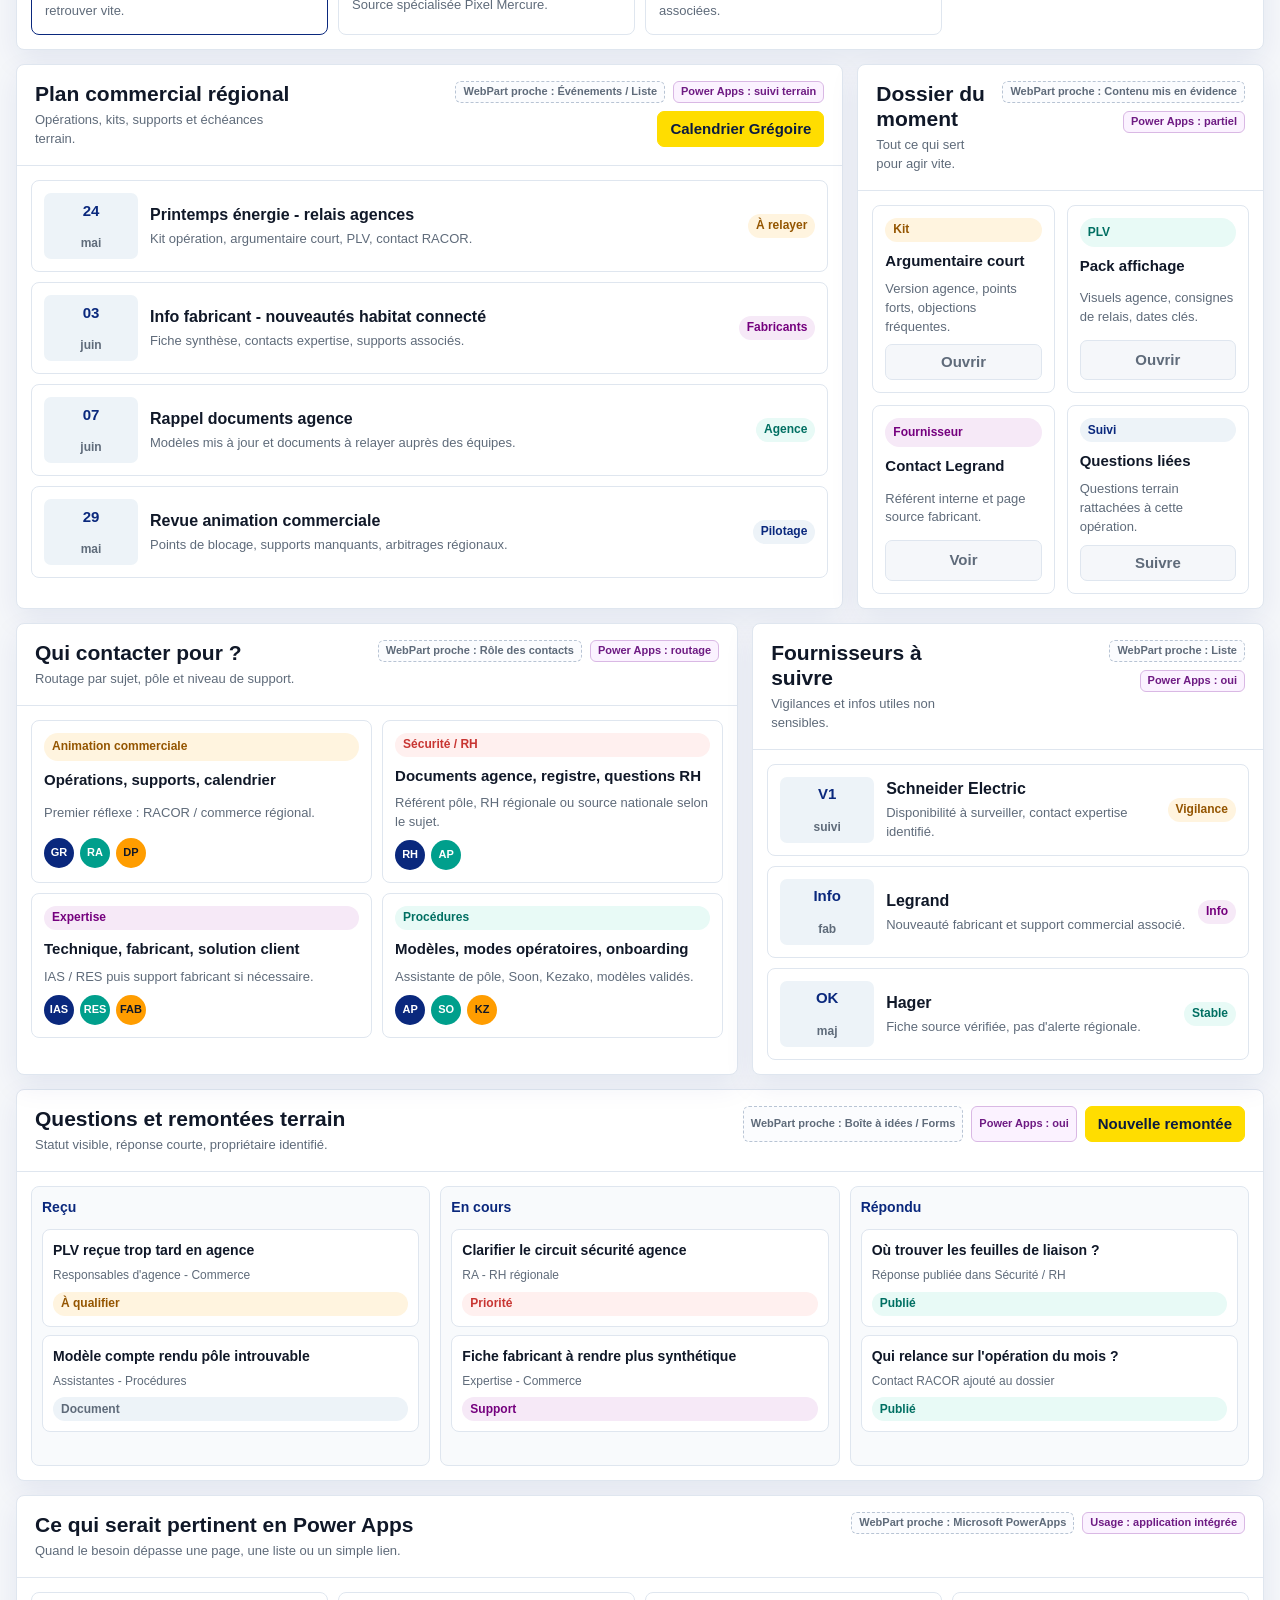
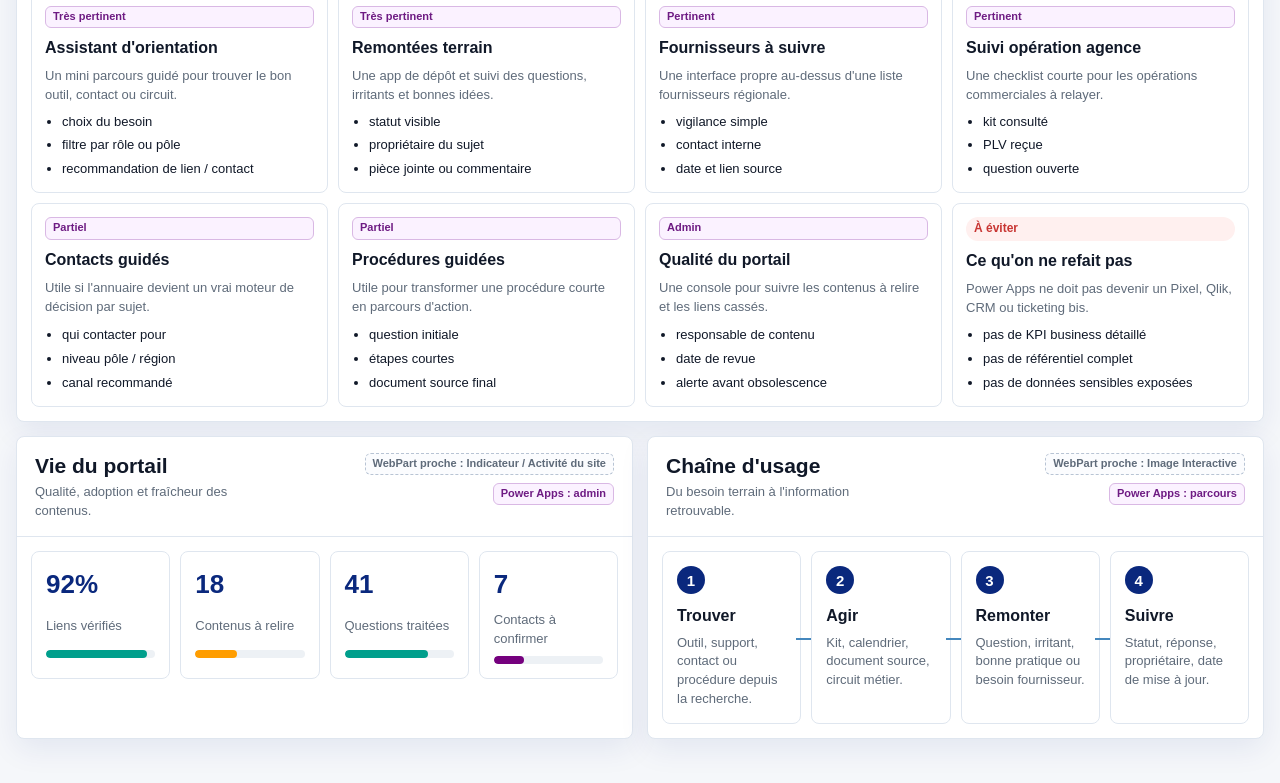
==== commit 3536b4b1: "Add category tabs to DRSE mockups" ====
--- a/maquettes/drse-ideal-carte-blanche/index.html
+++ b/maquettes/drse-ideal-carte-blanche/index.html
@@ -560,6 +560,30 @@
       padding: 14px;
     }
 
+    .category-tabs {
+      display: flex;
+      gap: 8px;
+      flex-wrap: wrap;
+      padding: 14px 14px 0;
+    }
+
+    .category-tab {
+      min-height: 34px;
+      border: 1px solid var(--border);
+      border-radius: 7px;
+      background: #fff;
+      color: var(--muted);
+      padding: 0 11px;
+      font-weight: 800;
+    }
+
+    .category-tab[aria-selected="true"] {
+      border-color: var(--rexel-blue);
+      background: #eef5ff;
+      color: var(--rexel-blue);
+      box-shadow: inset 0 -3px 0 var(--yellow);
+    }
+
     .tool-card {
       display: grid;
       gap: 10px;
@@ -1199,78 +1223,85 @@
           <button class="ghost-btn" data-toast="Tous les outils restent accessibles.">Voir tout</button>
         </div>
       </div>
+      <div class="category-tabs" role="tablist" aria-label="Volets d'accès">
+        <button class="category-tab" type="button" data-tool-category="all" aria-selected="true">Tous</button>
+        <button class="category-tab" type="button" data-tool-category="coeur" aria-selected="false">CŒUR</button>
+        <button class="category-tab" type="button" data-tool-category="p1" aria-selected="false">P1 Commerce</button>
+        <button class="category-tab" type="button" data-tool-category="p2" aria-selected="false">P2 Cadre</button>
+        <button class="category-tab" type="button" data-tool-category="p3" aria-selected="false">P3 Spécialisé</button>
+      </div>
       <div class="tools-grid" id="toolsGrid">
-        <article class="tool-card searchable" data-audience="all ra commerce direction" data-tool="crm" data-url="https://rexelfrprod.crm4.dynamics.com/main.aspx">
+        <article class="tool-card searchable" data-category="coeur" data-audience="all ra commerce direction" data-tool="crm" data-url="https://rexelfrprod.crm4.dynamics.com/main.aspx">
           <div class="tool-top"><span class="tool-icon">CRM</span><span class="label green">CŒUR</span><span class="recommendation">Prioritaire</span></div>
           <h3>CRM Dynamics</h3>
           <p>Relation client, suivi commercial, opportunités.</p>
         </article>
-        <article class="tool-card searchable" data-audience="direction commerce all" data-tool="qlik" data-url="https://rexelfrance.eu.qlikcloud.com/">
+        <article class="tool-card searchable" data-category="coeur" data-audience="direction commerce all" data-tool="qlik" data-url="https://rexelfrance.eu.qlikcloud.com/">
           <div class="tool-top"><span class="tool-icon green">QL</span><span class="label green">CŒUR</span><span class="recommendation">Prioritaire</span></div>
           <h3>Qlik Reporting</h3>
           <p>Reporting et pilotage existant, sans recréer les KPI dans le portail.</p>
         </article>
-        <article class="tool-card searchable" data-audience="all ra assistante direction" data-tool="kezako" data-url="/sites/Kezako">
+        <article class="tool-card searchable" data-category="coeur" data-audience="all ra assistante direction" data-tool="kezako" data-url="/sites/Kezako">
           <div class="tool-top"><span class="tool-icon green">KZ</span><span class="label green">CŒUR</span><span class="recommendation">Prioritaire</span></div>
           <h3>Kezako</h3>
           <p>Ressources internes, procédures et informations de référence.</p>
         </article>
-        <article class="tool-card searchable" data-audience="ra commerce direction all" data-tool="operations" data-url="/sites/fr_pixel-marketing/SitePages/Opérations-promotionnell.aspx">
+        <article class="tool-card searchable" data-category="coeur" data-audience="ra commerce direction all" data-tool="operations" data-url="/sites/fr_pixel-marketing/SitePages/Opérations-promotionnell.aspx">
           <div class="tool-top"><span class="tool-icon orange">OP</span><span class="label green">CŒUR</span><span class="recommendation">Prioritaire</span></div>
           <h3>Opérations commerciales</h3>
           <p>Promotions, animations et informations commerciales à relayer.</p>
         </article>
-        <article class="tool-card searchable" data-audience="ra commerce" data-tool="getpaid" data-url="https://getpaid.france.rexel/">
+        <article class="tool-card searchable" data-category="p1" data-audience="ra commerce" data-tool="getpaid" data-url="https://getpaid.france.rexel/">
           <div class="tool-top"><span class="tool-icon purple">GP</span><span class="label orange">P1</span><span class="recommendation">Prioritaire</span></div>
           <h3>GetPaid</h3>
           <p>Suivi paiement et encours selon les accès disponibles.</p>
         </article>
-        <article class="tool-card searchable" data-audience="ra commerce" data-tool="merchandising" data-url="/sites/fr_pixel-marketing/SitePages/Merchandising.aspx">
+        <article class="tool-card searchable" data-category="p1" data-audience="ra commerce" data-tool="merchandising" data-url="/sites/fr_pixel-marketing/SitePages/Merchandising.aspx">
           <div class="tool-top"><span class="tool-icon orange">ME</span><span class="label orange">P1</span><span class="recommendation">Prioritaire</span></div>
           <h3>Merchandising</h3>
           <p>Supports merchandising et relais terrain.</p>
         </article>
-        <article class="tool-card searchable" data-audience="ra commerce" data-tool="comptoirs" data-url="/sites/fr_pixel-marketing/SitePages/Comptoirs-Gagnants.aspx">
+        <article class="tool-card searchable" data-category="p1" data-audience="ra commerce" data-tool="comptoirs" data-url="/sites/fr_pixel-marketing/SitePages/Comptoirs-Gagnants.aspx">
           <div class="tool-top"><span class="tool-icon orange">CG</span><span class="label orange">P1</span><span class="recommendation">Prioritaire</span></div>
           <h3>Comptoirs Gagnants</h3>
           <p>Animation commerciale dédiée aux agences.</p>
         </article>
-        <article class="tool-card searchable" data-audience="ra commerce assistante" data-tool="gamme" data-url="/sites/fr_GammeAgence/SitePages/Home.aspx">
+        <article class="tool-card searchable" data-category="p1" data-audience="ra commerce assistante" data-tool="gamme" data-url="/sites/fr_GammeAgence/SitePages/Home.aspx">
           <div class="tool-top"><span class="tool-icon orange">GA</span><span class="label orange">P1</span><span class="recommendation">Prioritaire</span></div>
           <h3>Gamme agence</h3>
           <p>Gammes, ressources et repères agence.</p>
         </article>
-        <article class="tool-card searchable" data-audience="ra assistante direction" data-tool="securite-commerce" data-url="/sites/fr_pixel-securite/SitePages/Page_Securite_Commerce.aspx">
+        <article class="tool-card searchable" data-category="p2" data-audience="ra assistante direction" data-tool="securite-commerce" data-url="/sites/fr_pixel-securite/SitePages/Page_Securite_Commerce.aspx">
           <div class="tool-top"><span class="tool-icon">SC</span><span class="label red">P2</span><span class="recommendation">Prioritaire</span></div>
           <h3>Sécurité Commerce</h3>
           <p>Référentiel sécurité pour les équipes commerce et agence.</p>
         </article>
-        <article class="tool-card searchable" data-audience="ra assistante direction" data-tool="securite-logistique" data-url="/sites/fr_pixel-securite/SitePages/Page_Securite_Logistique.aspx">
+        <article class="tool-card searchable" data-category="p2" data-audience="ra assistante direction" data-tool="securite-logistique" data-url="/sites/fr_pixel-securite/SitePages/Page_Securite_Logistique.aspx">
           <div class="tool-top"><span class="tool-icon">SL</span><span class="label red">P2</span><span class="recommendation">Prioritaire</span></div>
           <h3>Sécurité Logistique</h3>
           <p>Référentiel sécurité logistique et points de vigilance associés.</p>
         </article>
-        <article class="tool-card searchable" data-audience="assistante direction ra" data-tool="success" data-url="https://performancemanager4.successfactors.com/">
+        <article class="tool-card searchable" data-category="p2" data-audience="assistante direction ra" data-tool="success" data-url="https://performancemanager4.successfactors.com/">
           <div class="tool-top"><span class="tool-icon">SF</span><span class="label red">P2</span><span class="recommendation">Prioritaire</span></div>
           <h3>SuccessFactors</h3>
           <p>Accès RH et démarches collaborateurs.</p>
         </article>
-        <article class="tool-card searchable" data-audience="ra assistante direction" data-tool="nouveau-ca" data-url="/sites/fr_pixel-sgeneraux/SitePages/Nouveau-chef-dagence.aspx">
+        <article class="tool-card searchable" data-category="p2" data-audience="ra assistante direction" data-tool="nouveau-ca" data-url="/sites/fr_pixel-sgeneraux/SitePages/Nouveau-chef-dagence.aspx">
           <div class="tool-top"><span class="tool-icon green">NC</span><span class="label red">P2</span><span class="recommendation">Prioritaire</span></div>
           <h3>Nouveau chef d'agence</h3>
           <p>Repères d'onboarding pour prise de poste en agence.</p>
         </article>
-        <article class="tool-card searchable" data-audience="ra commerce assistante" data-tool="regles-or" data-url="/sites/fr_pixel-Commerce/SitePages/Règles-d’Or.aspx">
+        <article class="tool-card searchable" data-category="p2" data-audience="ra commerce assistante" data-tool="regles-or" data-url="/sites/fr_pixel-Commerce/SitePages/Règles-d’Or.aspx">
           <div class="tool-top"><span class="tool-icon green">RO</span><span class="label red">P2</span><span class="recommendation">Prioritaire</span></div>
           <h3>Règles d'Or</h3>
           <p>Cadre commerce et règles internes à retrouver vite.</p>
         </article>
-        <article class="tool-card searchable" data-audience="commerce expertise direction" data-tool="mercure" data-url="/sites/fr_pixel-mercure">
+        <article class="tool-card searchable" data-category="p3" data-audience="commerce expertise direction" data-tool="mercure" data-url="/sites/fr_pixel-mercure">
           <div class="tool-top"><span class="tool-icon purple">MC</span><span class="label purple">P3</span><span class="recommendation">Prioritaire</span></div>
           <h3>Mercure</h3>
           <p>Source spécialisée Pixel Mercure.</p>
         </article>
-        <article class="tool-card searchable" data-audience="expertise commerce direction" data-tool="digital" data-url="/sites/SharePointGrandSud/SitePages/Digital.aspx">
+        <article class="tool-card searchable" data-category="p3" data-audience="expertise commerce direction" data-tool="digital" data-url="/sites/SharePointGrandSud/SitePages/Digital.aspx">
           <div class="tool-top"><span class="tool-icon purple">DG</span><span class="label purple">P3</span><span class="recommendation">Prioritaire</span></div>
           <h3>Digital</h3>
           <p>Page digitale Grand Sud et ressources associées.</p>
@@ -1740,6 +1771,8 @@
     const routeTabs = [...document.querySelectorAll(".route-tab")];
     const toast = document.querySelector("#toast");
     const searchInput = document.querySelector("#globalSearch");
+    const categoryTabs = [...document.querySelectorAll(".category-tab")];
+    let activeToolCategory = "all";
 
     function showToast(message) {
       toast.textContent = message;
@@ -1781,11 +1814,13 @@
       renderRoute(config.route);
     }
 
-    function applySearch(query) {
-      const normalized = query.trim().toLowerCase();
+    function applyFilters() {
+      const normalized = searchInput.value.trim().toLowerCase();
       document.querySelectorAll(".searchable").forEach((element) => {
         const text = element.textContent.toLowerCase();
-        element.classList.toggle("hidden", Boolean(normalized) && !text.includes(normalized));
+        const matchesSearch = !normalized || text.includes(normalized);
+        const matchesCategory = !element.classList.contains("tool-card") || activeToolCategory === "all" || element.dataset.category === activeToolCategory;
+        element.classList.toggle("hidden", !matchesSearch || !matchesCategory);
       });
     }
 
@@ -1798,7 +1833,15 @@
     });
 
     roleSelect.addEventListener("change", () => applyRole(roleSelect.value));
-    searchInput.addEventListener("input", () => applySearch(searchInput.value));
+    searchInput.addEventListener("input", applyFilters);
+
+    categoryTabs.forEach((button) => {
+      button.addEventListener("click", () => {
+        activeToolCategory = button.dataset.toolCategory;
+        categoryTabs.forEach((tab) => tab.setAttribute("aria-selected", String(tab === button)));
+        applyFilters();
+      });
+    });
 
     document.querySelectorAll(".tool-card").forEach((card) => {
       card.addEventListener("click", () => {
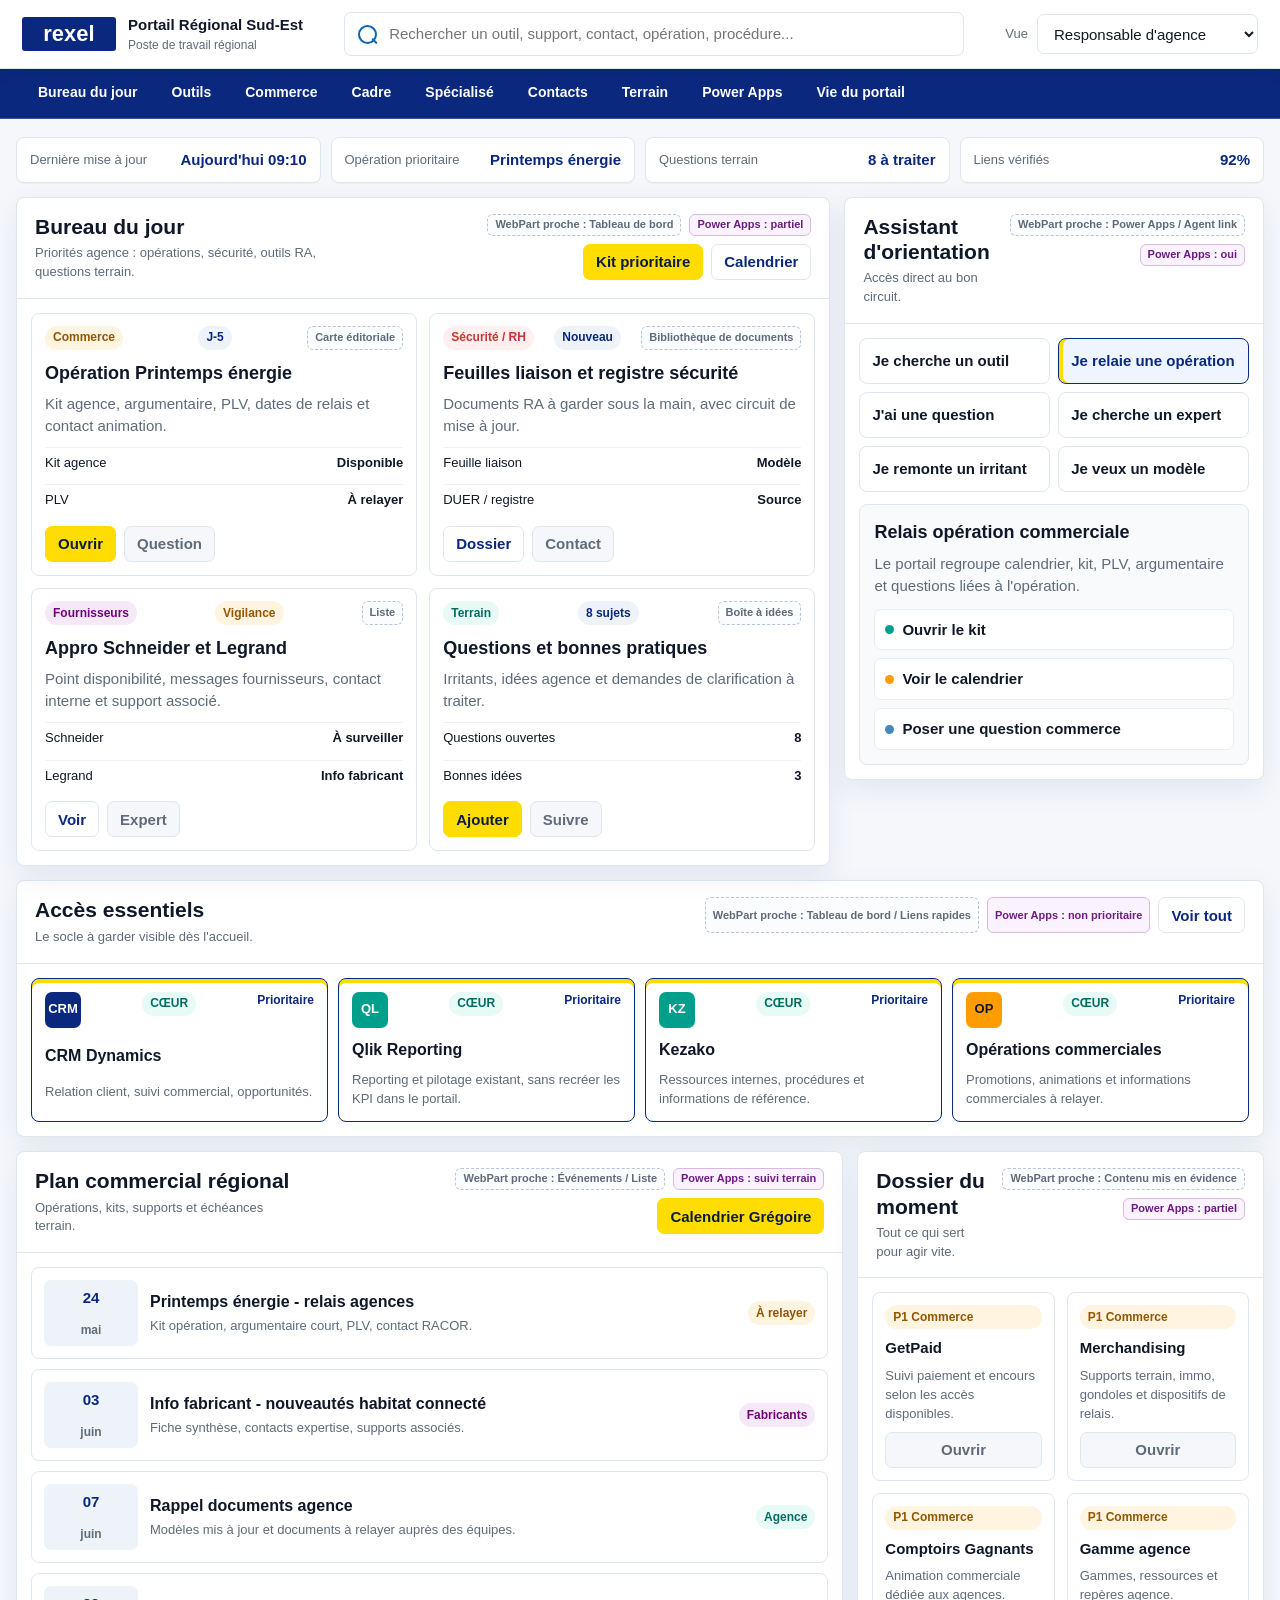
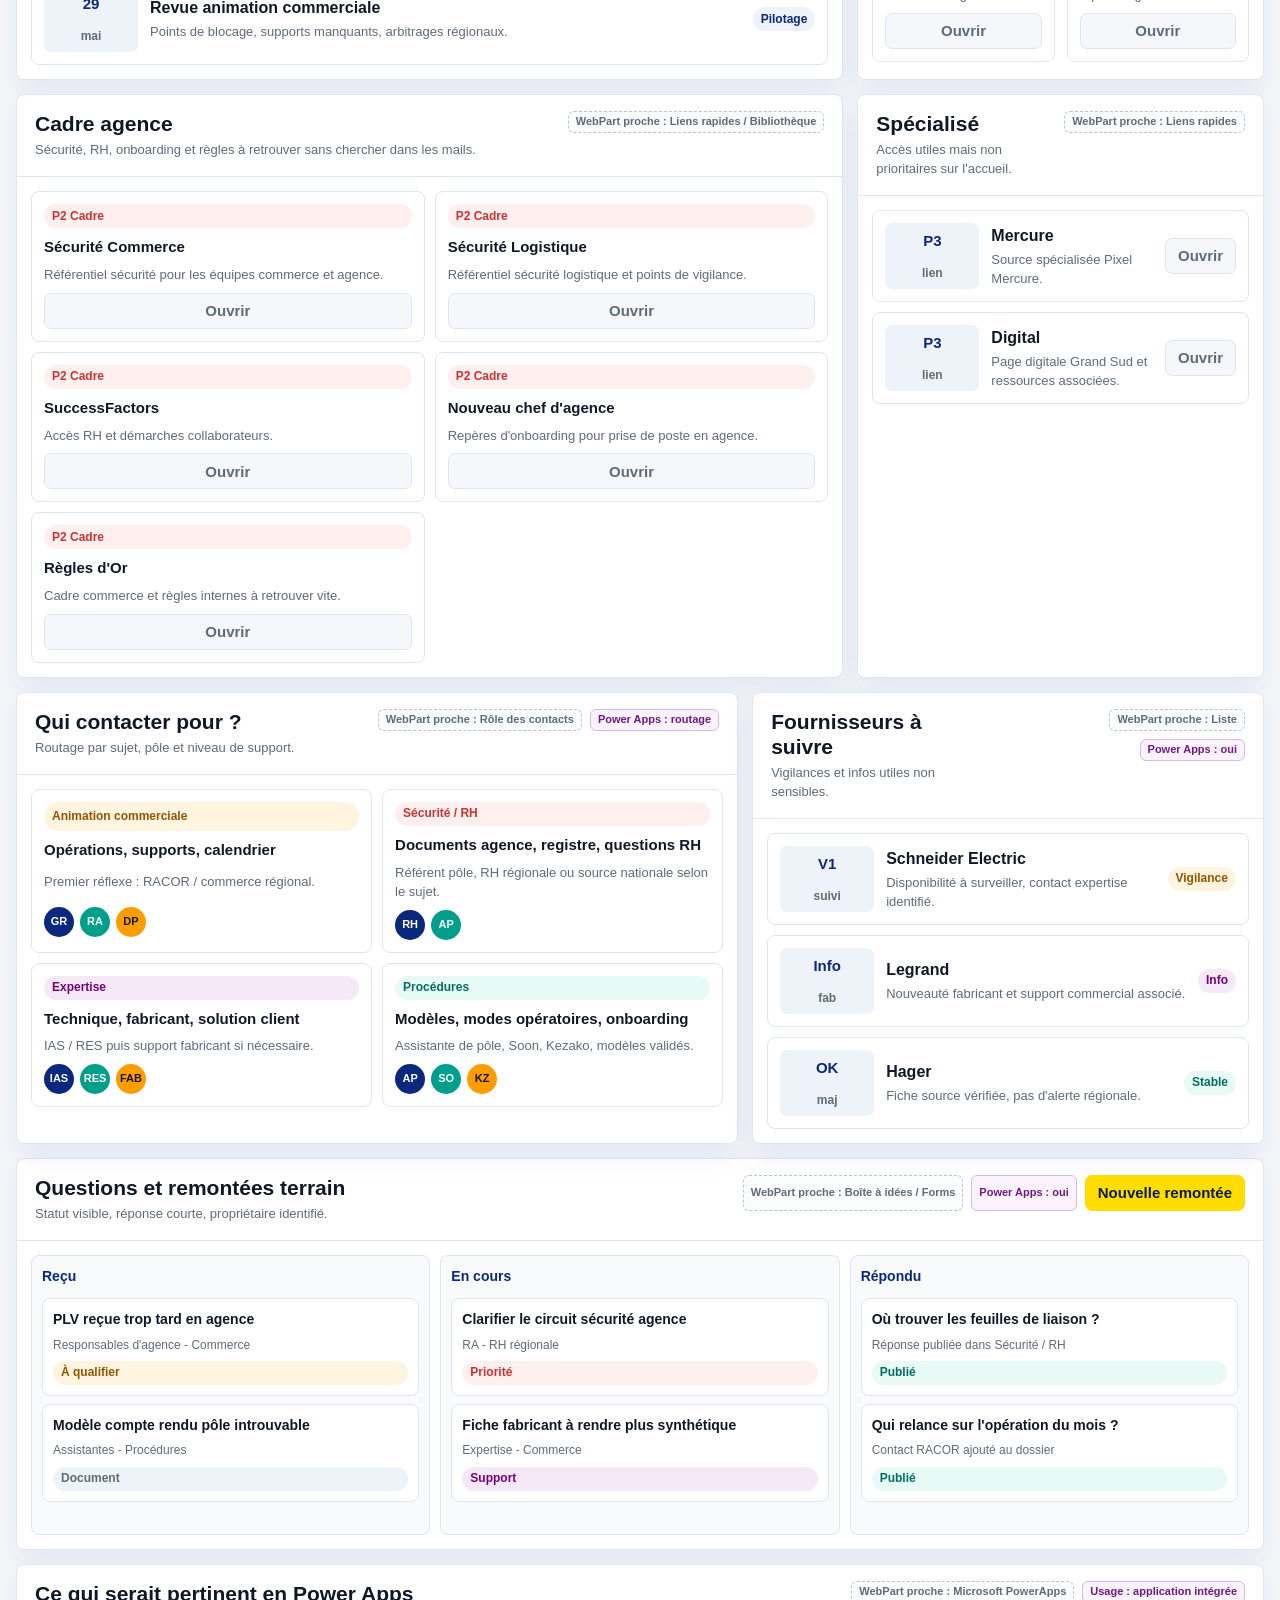
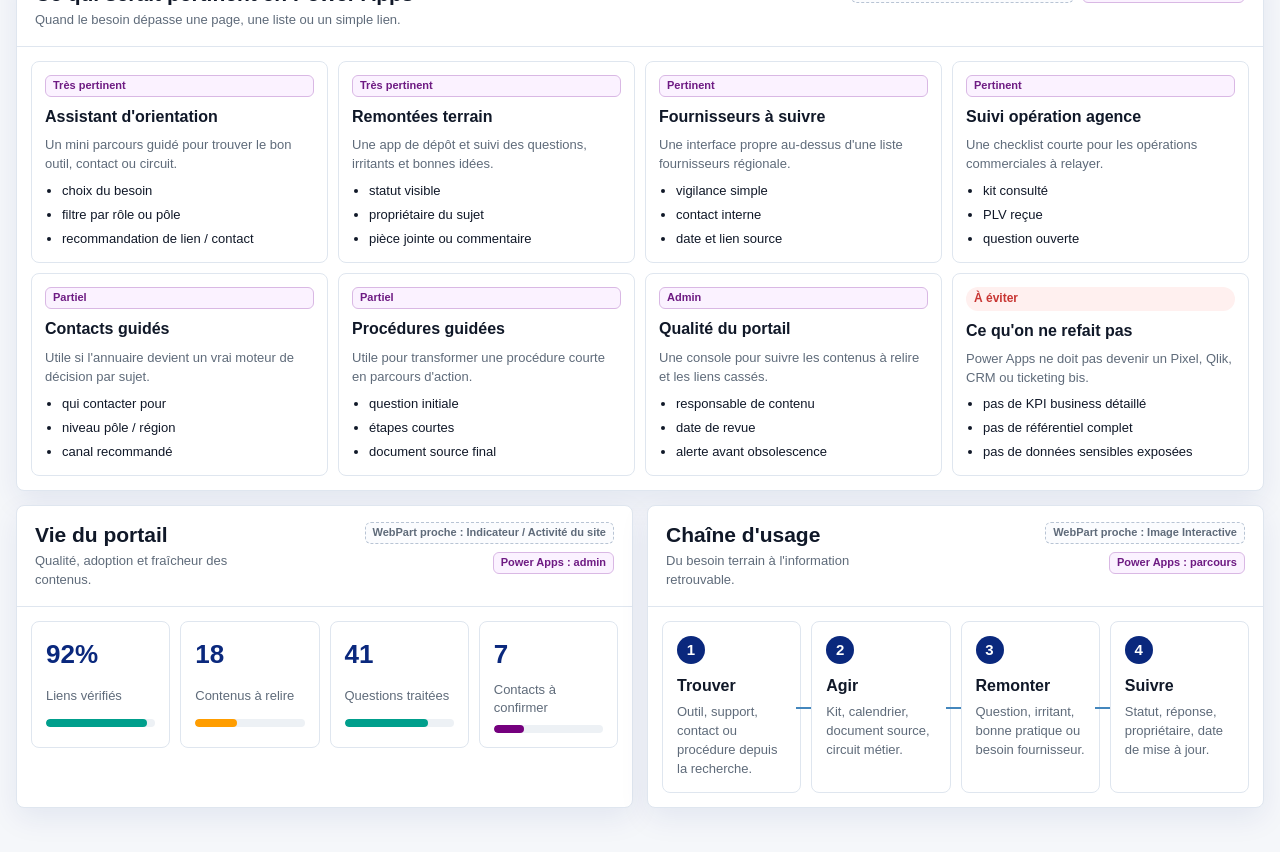
==== commit 478cd6c6: "Distribute DRSE links across portal sections" ====
--- a/maquettes/drse-ideal-carte-blanche/index.html
+++ b/maquettes/drse-ideal-carte-blanche/index.html
@@ -1062,6 +1062,8 @@
     <a href="#bureau">Bureau du jour</a>
     <a href="#outils">Outils</a>
     <a href="#commerce">Commerce</a>
+    <a href="#cadre">Cadre</a>
+    <a href="#specialise">Spécialisé</a>
     <a href="#contacts">Contacts</a>
     <a href="#terrain">Terrain</a>
     <a href="#powerapps">Power Apps</a>
@@ -1214,21 +1216,14 @@
     <section id="outils" class="section panel">
       <div class="panel-head">
         <div>
-          <h2>Accès intelligents</h2>
-          <p>Accès les plus utiles selon votre activité.</p>
+          <h2>Accès essentiels</h2>
+          <p>Le socle à garder visible dès l'accueil.</p>
         </div>
         <div class="panel-tools">
           <span class="webpart-tag">WebPart proche : Tableau de bord / Liens rapides</span>
           <span class="powerapps-tag">Power Apps : non prioritaire</span>
           <button class="ghost-btn" data-toast="Tous les outils restent accessibles.">Voir tout</button>
         </div>
-      </div>
-      <div class="category-tabs" role="tablist" aria-label="Volets d'accès">
-        <button class="category-tab" type="button" data-tool-category="all" aria-selected="true">Tous</button>
-        <button class="category-tab" type="button" data-tool-category="coeur" aria-selected="false">CŒUR</button>
-        <button class="category-tab" type="button" data-tool-category="p1" aria-selected="false">P1 Commerce</button>
-        <button class="category-tab" type="button" data-tool-category="p2" aria-selected="false">P2 Cadre</button>
-        <button class="category-tab" type="button" data-tool-category="p3" aria-selected="false">P3 Spécialisé</button>
       </div>
       <div class="tools-grid" id="toolsGrid">
         <article class="tool-card searchable" data-category="coeur" data-audience="all ra commerce direction" data-tool="crm" data-url="https://rexelfrprod.crm4.dynamics.com/main.aspx">
@@ -1251,61 +1246,6 @@
           <h3>Opérations commerciales</h3>
           <p>Promotions, animations et informations commerciales à relayer.</p>
         </article>
-        <article class="tool-card searchable" data-category="p1" data-audience="ra commerce" data-tool="getpaid" data-url="https://getpaid.france.rexel/">
-          <div class="tool-top"><span class="tool-icon purple">GP</span><span class="label orange">P1</span><span class="recommendation">Prioritaire</span></div>
-          <h3>GetPaid</h3>
-          <p>Suivi paiement et encours selon les accès disponibles.</p>
-        </article>
-        <article class="tool-card searchable" data-category="p1" data-audience="ra commerce" data-tool="merchandising" data-url="/sites/fr_pixel-marketing/SitePages/Merchandising.aspx">
-          <div class="tool-top"><span class="tool-icon orange">ME</span><span class="label orange">P1</span><span class="recommendation">Prioritaire</span></div>
-          <h3>Merchandising</h3>
-          <p>Supports merchandising et relais terrain.</p>
-        </article>
-        <article class="tool-card searchable" data-category="p1" data-audience="ra commerce" data-tool="comptoirs" data-url="/sites/fr_pixel-marketing/SitePages/Comptoirs-Gagnants.aspx">
-          <div class="tool-top"><span class="tool-icon orange">CG</span><span class="label orange">P1</span><span class="recommendation">Prioritaire</span></div>
-          <h3>Comptoirs Gagnants</h3>
-          <p>Animation commerciale dédiée aux agences.</p>
-        </article>
-        <article class="tool-card searchable" data-category="p1" data-audience="ra commerce assistante" data-tool="gamme" data-url="/sites/fr_GammeAgence/SitePages/Home.aspx">
-          <div class="tool-top"><span class="tool-icon orange">GA</span><span class="label orange">P1</span><span class="recommendation">Prioritaire</span></div>
-          <h3>Gamme agence</h3>
-          <p>Gammes, ressources et repères agence.</p>
-        </article>
-        <article class="tool-card searchable" data-category="p2" data-audience="ra assistante direction" data-tool="securite-commerce" data-url="/sites/fr_pixel-securite/SitePages/Page_Securite_Commerce.aspx">
-          <div class="tool-top"><span class="tool-icon">SC</span><span class="label red">P2</span><span class="recommendation">Prioritaire</span></div>
-          <h3>Sécurité Commerce</h3>
-          <p>Référentiel sécurité pour les équipes commerce et agence.</p>
-        </article>
-        <article class="tool-card searchable" data-category="p2" data-audience="ra assistante direction" data-tool="securite-logistique" data-url="/sites/fr_pixel-securite/SitePages/Page_Securite_Logistique.aspx">
-          <div class="tool-top"><span class="tool-icon">SL</span><span class="label red">P2</span><span class="recommendation">Prioritaire</span></div>
-          <h3>Sécurité Logistique</h3>
-          <p>Référentiel sécurité logistique et points de vigilance associés.</p>
-        </article>
-        <article class="tool-card searchable" data-category="p2" data-audience="assistante direction ra" data-tool="success" data-url="https://performancemanager4.successfactors.com/">
-          <div class="tool-top"><span class="tool-icon">SF</span><span class="label red">P2</span><span class="recommendation">Prioritaire</span></div>
-          <h3>SuccessFactors</h3>
-          <p>Accès RH et démarches collaborateurs.</p>
-        </article>
-        <article class="tool-card searchable" data-category="p2" data-audience="ra assistante direction" data-tool="nouveau-ca" data-url="/sites/fr_pixel-sgeneraux/SitePages/Nouveau-chef-dagence.aspx">
-          <div class="tool-top"><span class="tool-icon green">NC</span><span class="label red">P2</span><span class="recommendation">Prioritaire</span></div>
-          <h3>Nouveau chef d'agence</h3>
-          <p>Repères d'onboarding pour prise de poste en agence.</p>
-        </article>
-        <article class="tool-card searchable" data-category="p2" data-audience="ra commerce assistante" data-tool="regles-or" data-url="/sites/fr_pixel-Commerce/SitePages/Règles-d’Or.aspx">
-          <div class="tool-top"><span class="tool-icon green">RO</span><span class="label red">P2</span><span class="recommendation">Prioritaire</span></div>
-          <h3>Règles d'Or</h3>
-          <p>Cadre commerce et règles internes à retrouver vite.</p>
-        </article>
-        <article class="tool-card searchable" data-category="p3" data-audience="commerce expertise direction" data-tool="mercure" data-url="/sites/fr_pixel-mercure">
-          <div class="tool-top"><span class="tool-icon purple">MC</span><span class="label purple">P3</span><span class="recommendation">Prioritaire</span></div>
-          <h3>Mercure</h3>
-          <p>Source spécialisée Pixel Mercure.</p>
-        </article>
-        <article class="tool-card searchable" data-category="p3" data-audience="expertise commerce direction" data-tool="digital" data-url="/sites/SharePointGrandSud/SitePages/Digital.aspx">
-          <div class="tool-top"><span class="tool-icon purple">DG</span><span class="label purple">P3</span><span class="recommendation">Prioritaire</span></div>
-          <h3>Digital</h3>
-          <p>Page digitale Grand Sud et ressources associées.</p>
-        </article>
       </div>
     </section>
 
@@ -1370,29 +1310,105 @@
           </div>
         </div>
         <div class="split-body">
+          <article class="contact-card searchable" data-url="https://getpaid.france.rexel/">
+            <span class="label orange">P1 Commerce</span>
+            <h3>GetPaid</h3>
+            <p>Suivi paiement et encours selon les accès disponibles.</p>
+            <button class="quiet-btn" data-open-url="https://getpaid.france.rexel/">Ouvrir</button>
+          </article>
+          <article class="contact-card searchable" data-url="/sites/fr_pixel-marketing/SitePages/Merchandising.aspx">
+            <span class="label orange">P1 Commerce</span>
+            <h3>Merchandising</h3>
+            <p>Supports terrain, immo, gondoles et dispositifs de relais.</p>
+            <button class="quiet-btn" data-open-url="/sites/fr_pixel-marketing/SitePages/Merchandising.aspx">Ouvrir</button>
+          </article>
+          <article class="contact-card searchable" data-url="/sites/fr_pixel-marketing/SitePages/Comptoirs-Gagnants.aspx">
+            <span class="label orange">P1 Commerce</span>
+            <h3>Comptoirs Gagnants</h3>
+            <p>Animation commerciale dédiée aux agences.</p>
+            <button class="quiet-btn" data-open-url="/sites/fr_pixel-marketing/SitePages/Comptoirs-Gagnants.aspx">Ouvrir</button>
+          </article>
+          <article class="contact-card searchable" data-url="/sites/fr_GammeAgence/SitePages/Home.aspx">
+            <span class="label orange">P1 Commerce</span>
+            <h3>Gamme agence</h3>
+            <p>Gammes, ressources et repères agence.</p>
+            <button class="quiet-btn" data-open-url="/sites/fr_GammeAgence/SitePages/Home.aspx">Ouvrir</button>
+          </article>
+        </div>
+      </section>
+    </div>
+
+    <div class="section section-grid">
+      <section id="cadre" class="panel col-8">
+        <div class="panel-head">
+          <div>
+            <h2>Cadre agence</h2>
+            <p>Sécurité, RH, onboarding et règles à retrouver sans chercher dans les mails.</p>
+          </div>
+          <div class="panel-tools">
+            <span class="webpart-tag">WebPart proche : Liens rapides / Bibliothèque</span>
+          </div>
+        </div>
+        <div class="contacts-grid">
           <article class="contact-card searchable">
-            <span class="label orange">Kit</span>
-            <h3>Argumentaire court</h3>
-            <p>Version agence, points forts, objections fréquentes.</p>
-            <button class="quiet-btn" data-toast="Argumentaire ouvert.">Ouvrir</button>
+            <span class="label red">P2 Cadre</span>
+            <h3>Sécurité Commerce</h3>
+            <p>Référentiel sécurité pour les équipes commerce et agence.</p>
+            <button class="quiet-btn" data-open-url="/sites/fr_pixel-securite/SitePages/Page_Securite_Commerce.aspx">Ouvrir</button>
           </article>
           <article class="contact-card searchable">
-            <span class="label green">PLV</span>
-            <h3>Pack affichage</h3>
-            <p>Visuels agence, consignes de relais, dates clés.</p>
-            <button class="quiet-btn" data-toast="Pack PLV ouvert.">Ouvrir</button>
+            <span class="label red">P2 Cadre</span>
+            <h3>Sécurité Logistique</h3>
+            <p>Référentiel sécurité logistique et points de vigilance.</p>
+            <button class="quiet-btn" data-open-url="/sites/fr_pixel-securite/SitePages/Page_Securite_Logistique.aspx">Ouvrir</button>
           </article>
           <article class="contact-card searchable">
-            <span class="label purple">Fournisseur</span>
-            <h3>Contact Legrand</h3>
-            <p>Référent interne et page source fabricant.</p>
-            <button class="quiet-btn" data-toast="Contact fournisseur affiché.">Voir</button>
+            <span class="label red">P2 Cadre</span>
+            <h3>SuccessFactors</h3>
+            <p>Accès RH et démarches collaborateurs.</p>
+            <button class="quiet-btn" data-open-url="https://performancemanager4.successfactors.com/">Ouvrir</button>
           </article>
           <article class="contact-card searchable">
-            <span class="label">Suivi</span>
-            <h3>Questions liées</h3>
-            <p>Questions terrain rattachées à cette opération.</p>
-            <button class="quiet-btn" data-toast="Questions liées ouvertes.">Suivre</button>
+            <span class="label red">P2 Cadre</span>
+            <h3>Nouveau chef d'agence</h3>
+            <p>Repères d'onboarding pour prise de poste en agence.</p>
+            <button class="quiet-btn" data-open-url="/sites/fr_pixel-sgeneraux/SitePages/Nouveau-chef-dagence.aspx">Ouvrir</button>
+          </article>
+          <article class="contact-card searchable">
+            <span class="label red">P2 Cadre</span>
+            <h3>Règles d'Or</h3>
+            <p>Cadre commerce et règles internes à retrouver vite.</p>
+            <button class="quiet-btn" data-open-url="/sites/fr_pixel-Commerce/SitePages/Règles-d’Or.aspx">Ouvrir</button>
+          </article>
+        </div>
+      </section>
+
+      <section id="specialise" class="panel col-4">
+        <div class="panel-head">
+          <div>
+            <h2>Spécialisé</h2>
+            <p>Accès utiles mais non prioritaires sur l'accueil.</p>
+          </div>
+          <div class="panel-tools">
+            <span class="webpart-tag">WebPart proche : Liens rapides</span>
+          </div>
+        </div>
+        <div class="timeline">
+          <article class="timeline-item searchable">
+            <div class="datebox">P3<span>lien</span></div>
+            <div>
+              <h3>Mercure</h3>
+              <p>Source spécialisée Pixel Mercure.</p>
+            </div>
+            <button class="quiet-btn" data-open-url="/sites/fr_pixel-mercure">Ouvrir</button>
+          </article>
+          <article class="timeline-item searchable">
+            <div class="datebox">P3<span>lien</span></div>
+            <div>
+              <h3>Digital</h3>
+              <p>Page digitale Grand Sud et ressources associées.</p>
+            </div>
+            <button class="quiet-btn" data-open-url="/sites/SharePointGrandSud/SitePages/Digital.aspx">Ouvrir</button>
           </article>
         </div>
       </section>
@@ -1832,6 +1848,14 @@
       button.addEventListener("click", () => showToast(button.dataset.toast));
     });
 
+    document.querySelectorAll("[data-open-url]").forEach((button) => {
+      button.addEventListener("click", () => {
+        const title = button.closest("article")?.querySelector("h3")?.textContent || "Lien";
+        window.open(button.dataset.openUrl, "_blank", "noopener");
+        showToast(`${title} : ouverture du lien.`);
+      });
+    });
+
     roleSelect.addEventListener("change", () => applyRole(roleSelect.value));
     searchInput.addEventListener("input", applyFilters);
 
